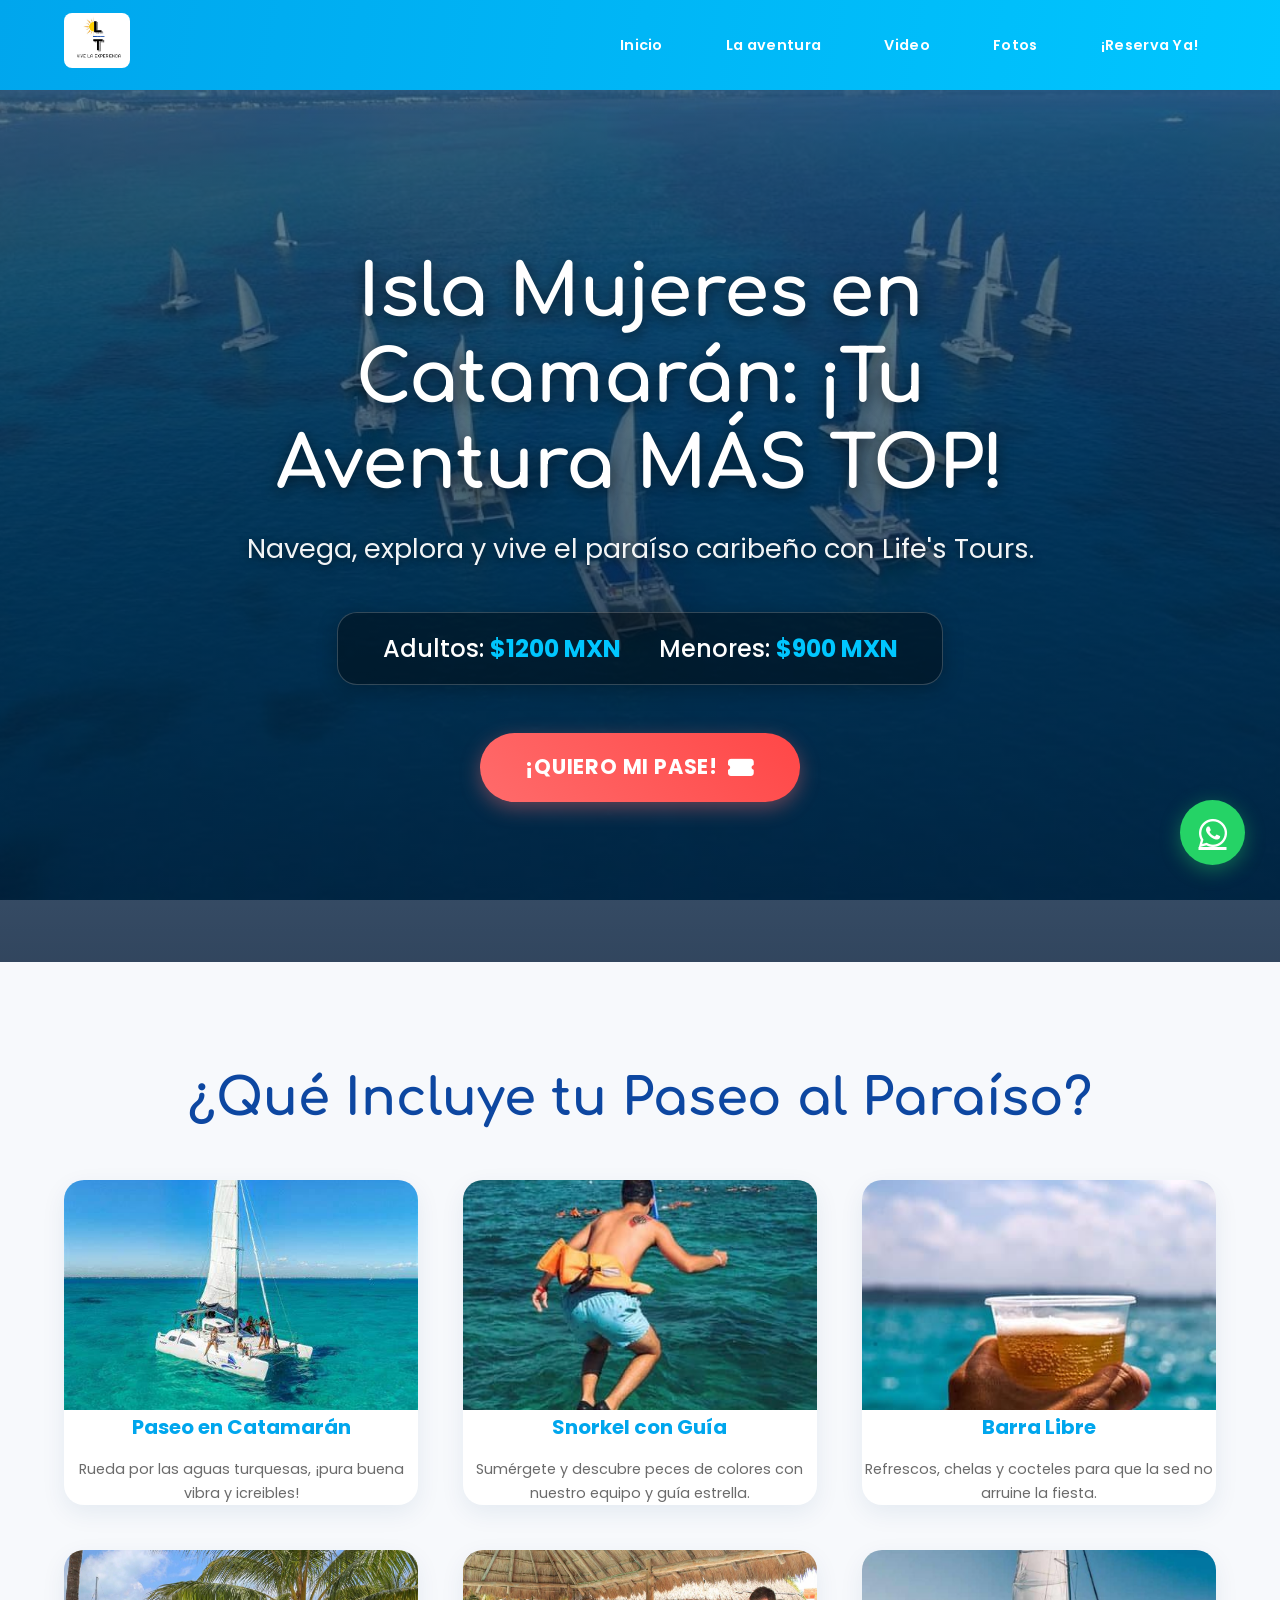
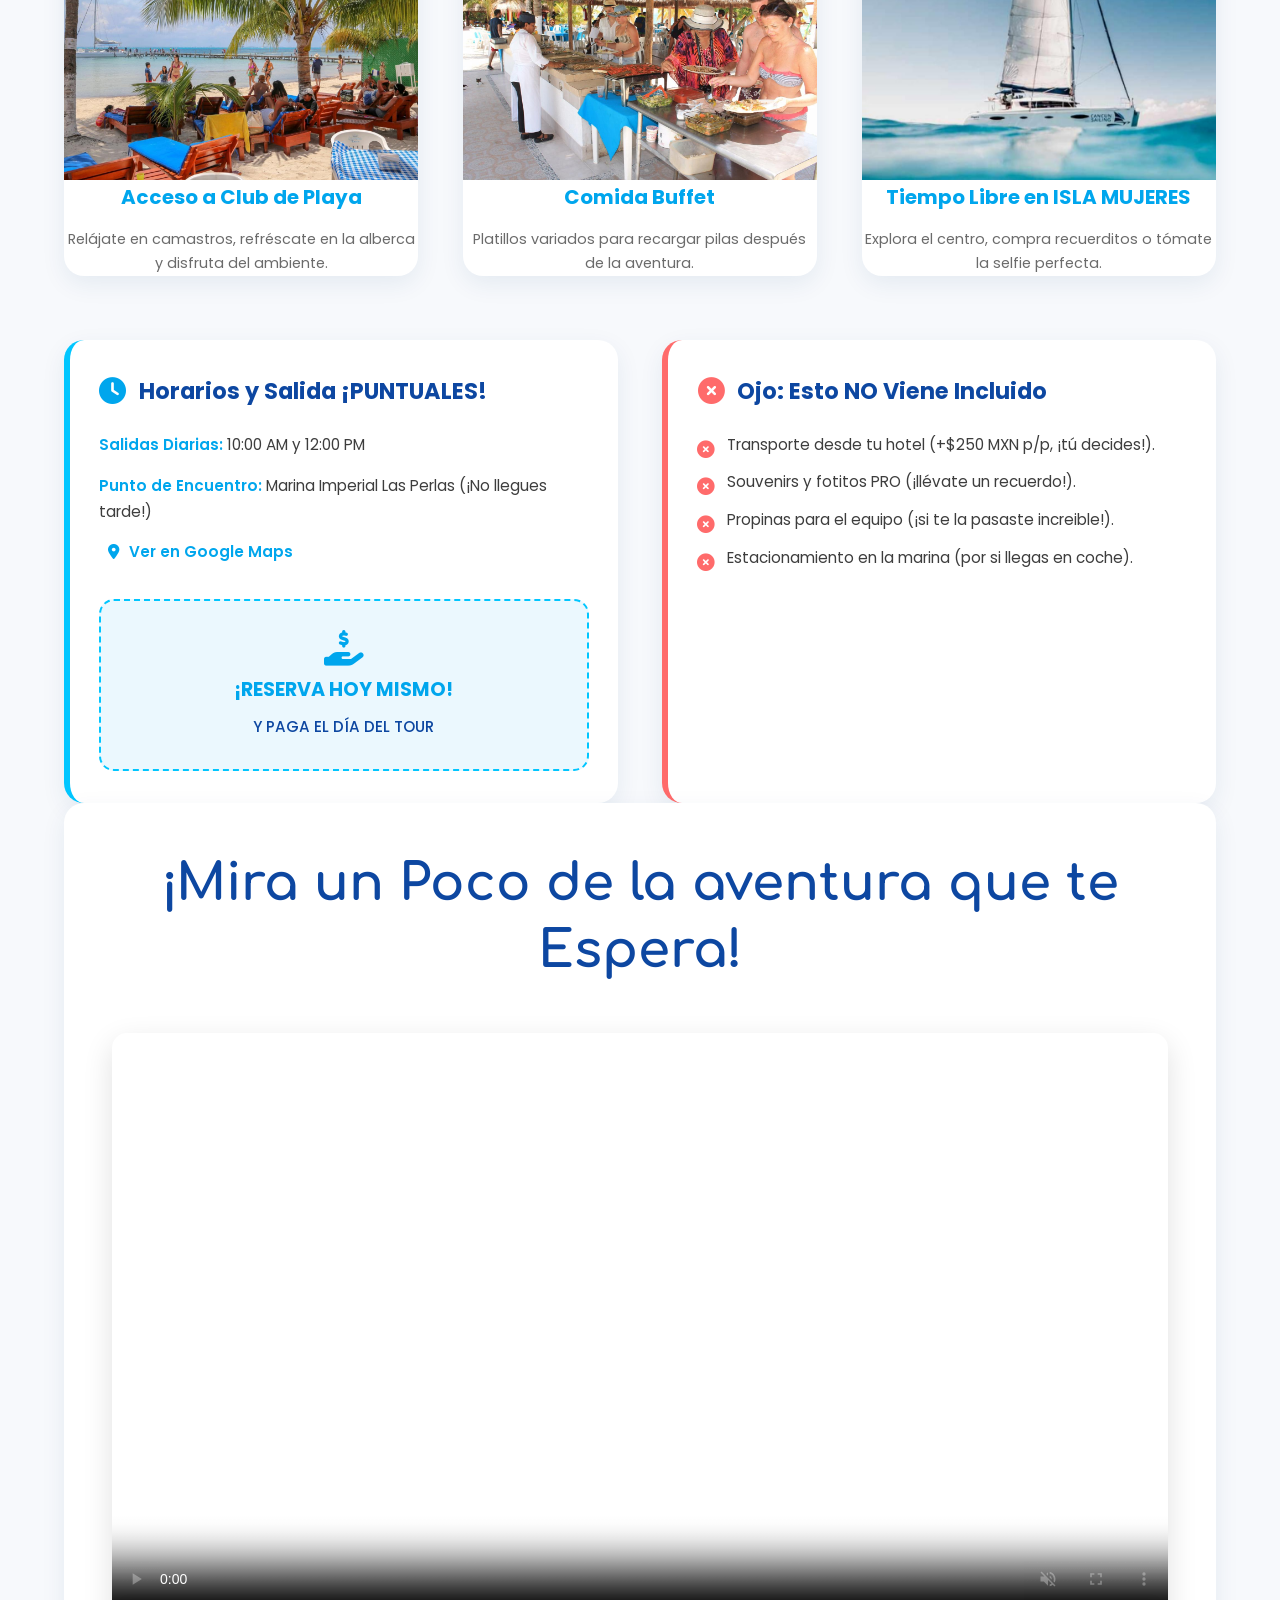
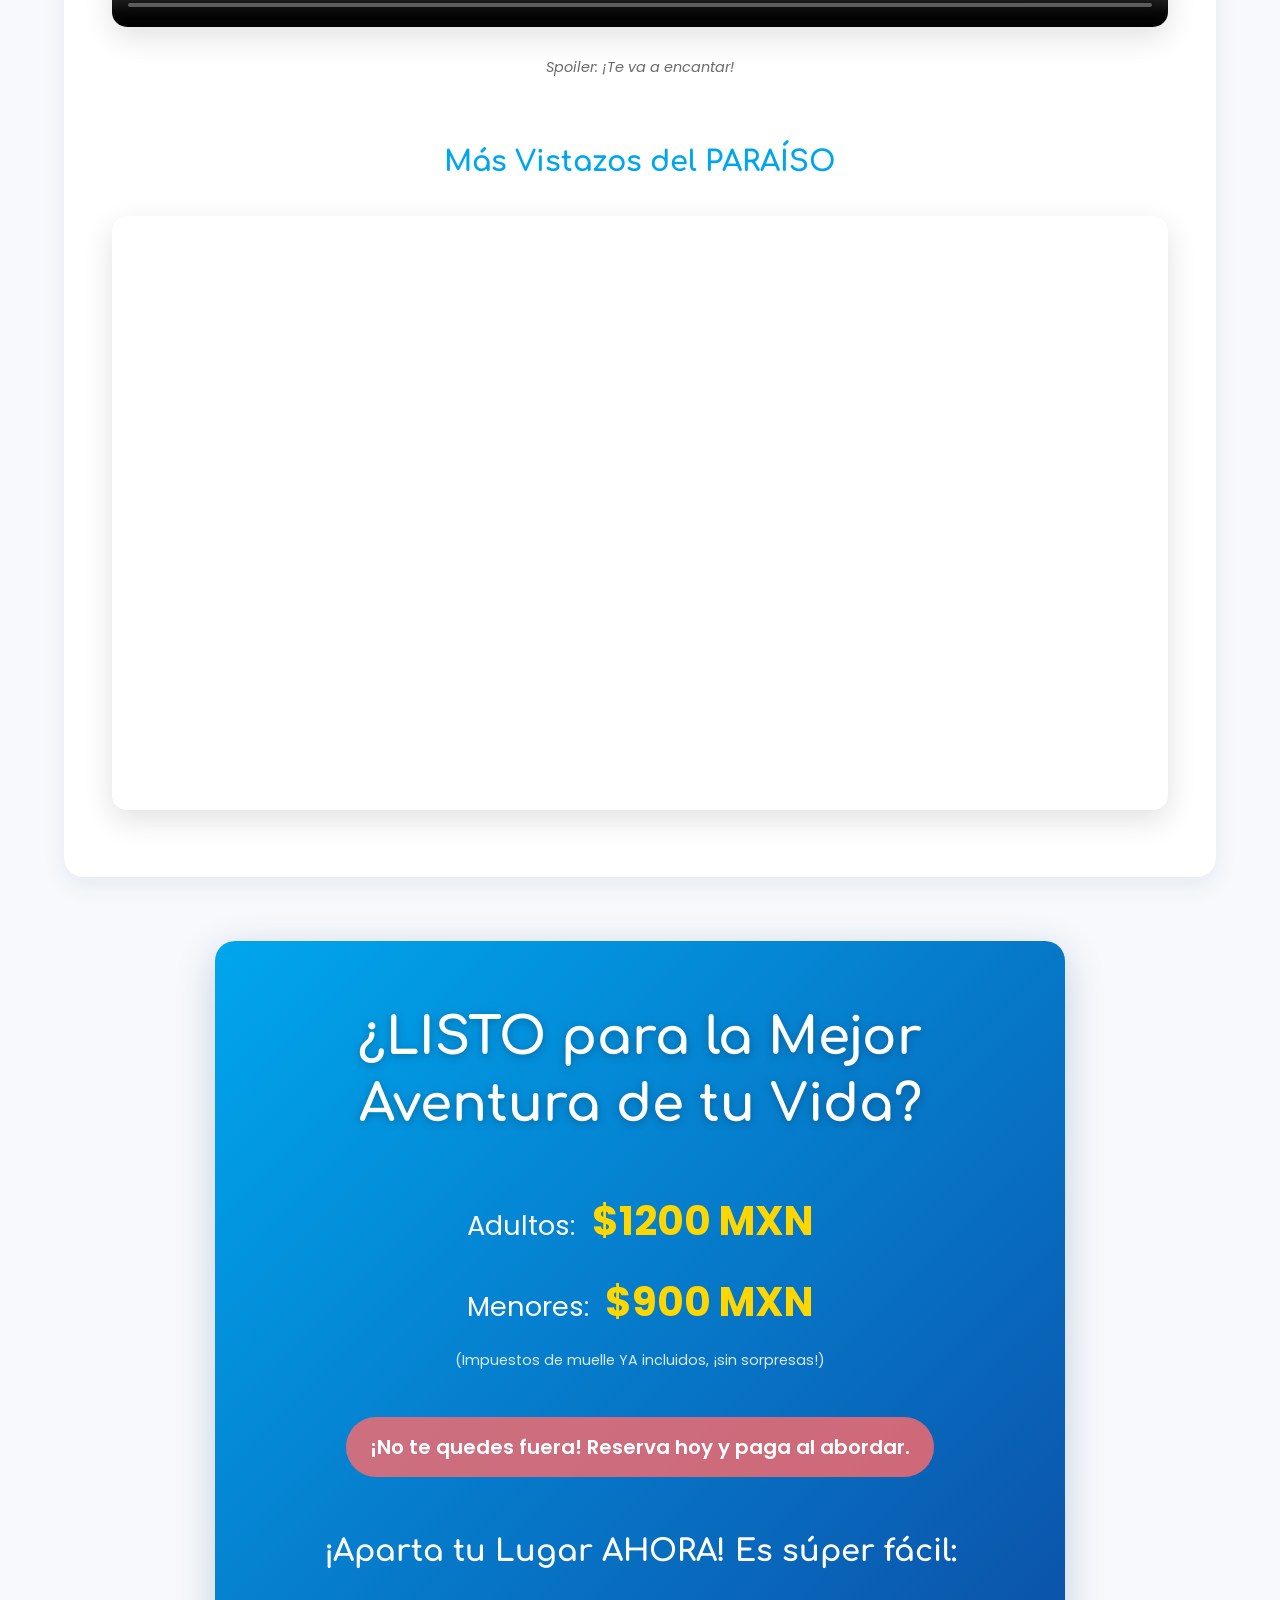
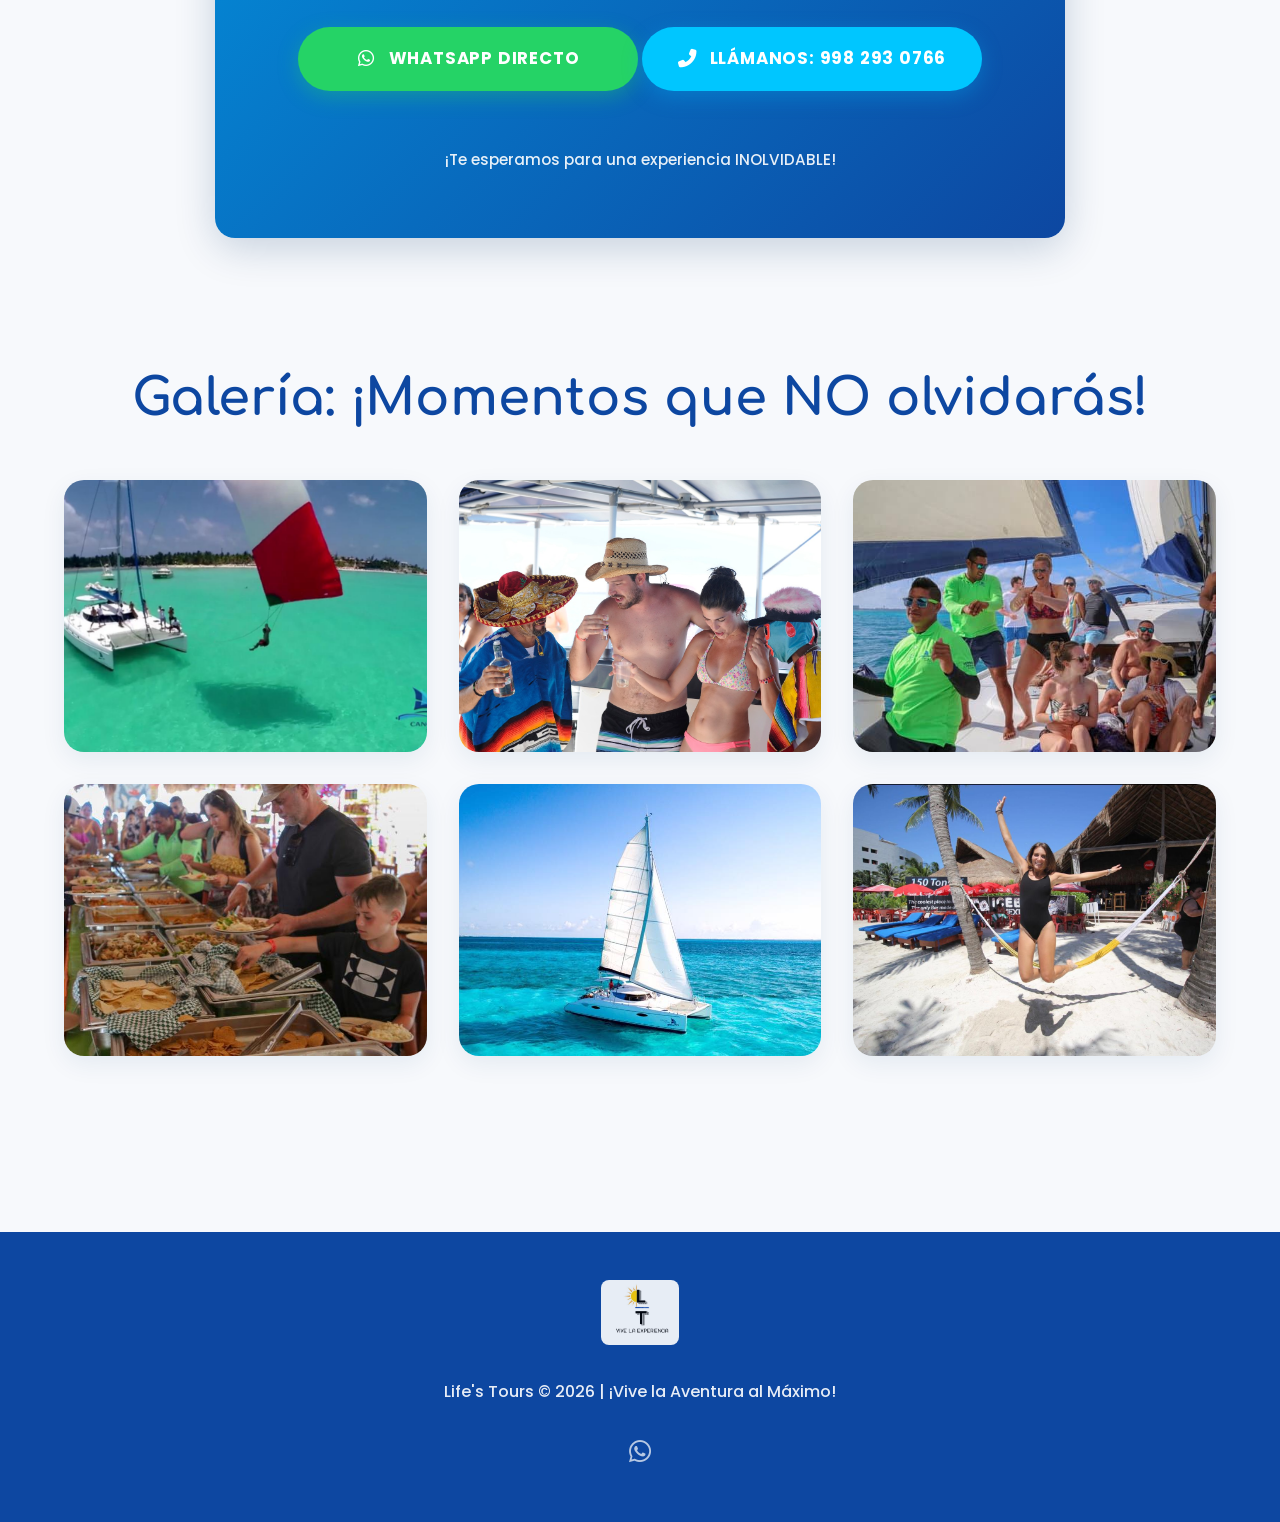
==== index.html @ a1485afb "Add files via upload" ====
<!DOCTYPE html>
<html lang="es">
<head>
    <meta charset="UTF-8" />
    <meta name="viewport" content="width=device-width, initial-scale=1" />
    <meta name="description" content="Tour en catamarán a Isla Mujeres con Life's Tours. Solo 1200 MXN. Incluye snorkel, buffet, club de playa y barra libre. ¡Reserva tu aventura inolvidable!" />
    <title>Life's Tours - Catamarán a Isla Mujeres ¡Tu Escape Épico!</title>
    <link rel="stylesheet" href="estilo.css" />
    <link href="https://fonts.googleapis.com/css2?family=Poppins:wght@300;400;500;600;700;800&family=Comfortaa:wght@700&family=Lobster&display=swap" rel="stylesheet" />
    <link rel="stylesheet" href="https://cdnjs.cloudflare.com/ajax/libs/font-awesome/6.2.1/css/all.min.css">
</head>
<body>

    <header>
        <div class="container nav-container">
            <a href="#hero-section" class="logo-link">
                <img src="imagen/LOGO.jpg" alt="Life's Tours Logo" class="logo-img">
            </a>
            <nav class="main-nav">
                <ul>
                    <li><a href="#hero-section">Inicio</a></li>
                    <li><a href="#detalles-tour">La aventura</a></li>
                    <li><a href="#video-tour">Video</a></li>
                    <li><a href="#galeria">Fotos </a></li>
                    <li><a href="#reserva">¡Reserva Ya!</a></li>
                </ul>
            </nav>
            <button class="nav-toggle" aria-label="Abrir menú">
                <i class="fas fa-bars"></i>
            </button>
        </div>
    </header>

    <section class="hero" id="hero-section">
        <div class="hero-overlay"></div>
        <div class="hero-content">
            <h1>Isla Mujeres en Catamarán: ¡Tu Aventura MÁS TOP!</h1>
            <p class="subtitle">Navega, explora y vive el paraíso caribeño con Life's Tours.</p>
            <div class="hero-price-banner">
                <span>Adultos: <strong>$1200 MXN</strong></span>
                <span>Menores: <strong>$900 MXN</strong></span>
            </div>
            <a href="#reserva" class="cta-button hero-cta pulse">¡Quiero Mi Pase! <i class="fas fa-ticket-alt"></i></a>
        </div>
    </section>

    <main class="container main-content">
        <section id="detalles-tour" class="tour-details-section section-padding fade-in">
            <h2>¿Qué Incluye tu Paseo al Paraíso?</h2>
            <div class="features">
                <div class="feature-item">
                    <div class="feature-item-img-wrapper">
                        <img src="imagen/catamaran.jpg" alt="Catamarán Life's Tours" loading="lazy"/>
                    </div>
                    <h3>Paseo en Catamarán</h3>
                    <p>Rueda por las aguas turquesas, ¡pura buena vibra y icreibles!</p>
                </div>
                <div class="feature-item">
                    <div class="feature-item-img-wrapper">
                        <img src="imagen/chapuzon.jpg" alt="Snorkel en arrecife" loading="lazy"/>
                    </div>
                    <h3>Snorkel con Guía</h3>
                    <p>Sumérgete y descubre peces de colores con nuestro equipo y guía estrella.</p>
                </div>
                <div class="feature-item">
                     <div class="feature-item-img-wrapper">
                        <img src="imagen/chela.jpg" alt="Bebidas a bordo" loading="lazy"/>
                    </div>
                    <h3>Barra Libre</h3>
                    <p>Refrescos, chelas y cocteles para que la sed no arruine la fiesta.</p>
                </div>
                <div class="feature-item">
                    <div class="feature-item-img-wrapper">
                        <img src="imagen/clubdeplaya.jpeg" alt="Club de playa en Isla Mujeres" loading="lazy"/>
                    </div>
                    <h3>Acceso a Club de Playa</h3>
                    <p>Relájate en camastros, refréscate en la alberca y disfruta del ambiente.</p>
                </div>
                <div class="feature-item">
                    <div class="feature-item-img-wrapper">
                        <img src="imagen/comida1.jpeg" alt="Buffet delicioso" loading="lazy"/>
                    </div>
                    <h3>Comida Buffet</h3>
                    <p>Platillos variados para recargar pilas después de la aventura.</p>
                </div>
                <div class="feature-item">
                    <div class="feature-item-img-wrapper">
                         <img src="imagen/fotoisla.jpg" alt="Tiempo libre en Isla Mujeres" loading="lazy"/>
                    </div>
                    <h3>Tiempo Libre en ISLA MUJERES </h3>
                    <p>Explora el centro, compra recuerditos o tómate la selfie perfecta.</p>
                </div>
            </div>
        </section>

        <section class="info-extra-section section-padding fade-in">
                        <div class="info-box horarios">
                <h3><i class="fas fa-clock inline-icon-fa"></i> Horarios y Salida ¡PUNTUALES!</h3>
                <p><strong>Salidas Diarias:</strong> 10:00 AM y 12:00 PM</p>
                <p>
                    <strong>Punto de Encuentro:</strong> Marina Imperial Las Perlas (¡No llegues tarde!)<br>
                    <a href="https://maps.app.goo.gl/tumBVTHK7RDpsJz2A" target="_blank" rel="noopener noreferrer" class="map-link">
                        <i class="fas fa-map-marker-alt"></i> Ver en Google Maps
                    </a>
                </p>
                <div class="reserva-flexible">
                    <i class="fas fa-hand-holding-usd inline-icon-fa large-icon-fa"></i>
                    <p>¡RESERVA HOY MISMO!</p>
                    <span>Y PAGA EL DÍA DEL TOUR</span>
                </div>
            </div>
            </div>
            <div class="info-box no-incluye">
                <h3><i class="fas fa-times-circle inline-icon-fa"></i> Ojo: Esto NO Viene Incluido</h3>
                <ul>
                    <li>Transporte desde tu hotel (+$250 MXN p/p, ¡tú decides!).</li>
                    <li>Souvenirs y fotitos PRO (¡llévate un recuerdo!).</li>
                    <li>Propinas para el equipo (¡si te la pasaste increible!).</li>
                    <li>Estacionamiento en la marina (por si llegas en coche).</li>
                </ul>
            </div>
        </section>

        <section id="video-tour" class="video-section section-padding fade-in">
            <h2>¡Mira un Poco de la aventura que te Espera!</h2>
            <div class="video-wrapper">
                <video controls autoplay muted loop playsinline poster="imagen/fiesta.jpg" class="main-video">
                    <source src="imagen/video1.mp4" type="video/mp4">
                    Tu navegador no soporta la etiqueta de video. Puedes descargar el video <a href="imagen/video1.mp4">aquí</a>.
                </video>
            </div>
            <p class="video-caption">Spoiler: ¡Te va a encantar!</p>

            <h3 class="sub-heading-videos">Más Vistazos del PARAÍSO </h3>
            <div class="video-wrapper youtube-video-wrapper">
                 <iframe
                    src="https://www.youtube.com/embed/YNiMthrQ54A?autoplay=0&mute=1&loop=1&playlist=YNiMthrQ54A&modestbranding=1&rel=0&iv_load_policy=3&controls=1"
                    title="Video Catamarán Isla Mujeres de YouTube"
                    frameborder="0"
                    allow="accelerometer; clipboard-write; encrypted-media; gyroscope; picture-in-picture"
                    allowfullscreen loading="lazy">
                </iframe>
            </div>
        </section>

        <section id="reserva" class="booking-section section-padding fade-in">
            <h2>¿LISTO para la Mejor Aventura de tu Vida?</h2>
            <div class="price-box">
                <p class="price-tag">Adultos: <span>$1200 MXN</span></p>
                <p class="price-tag">Menores: <span>$900 MXN</span></p>
                <p class="price-details">(Impuestos de muelle YA incluidos, ¡sin sorpresas!)</p>
                <p class="price-highlight">¡No te quedes fuera! Reserva hoy y paga al abordar.</p>
            </div>
            <div class="booking-info">
                <h3>¡Aparta tu Lugar AHORA! Es súper fácil:</h3>
                <a href="https://wa.me/529982930766?text=¡Hola%20Life's%20Tours!%20Quiero%20reservar%20el%20tour%20a%20Isla%20Mujeres%20para%20[#]%20adultos%20y%20[#]%20menores%20el%20[FECHA]%20a%20las%20[HORA].%20¡Gracias!" target="_blank" rel="noopener" class="cta-button whatsapp">
                    <i class="fab fa-whatsapp social-icon"></i> WhatsApp Directo
                </a>
                <a href="tel:+529982930766" class="cta-button phone">
                    <i class="fas fa-phone-alt social-icon"></i> Llámanos: 998 293 0766
                </a>
                <p class="booking-note">¡Te esperamos para una experiencia INOLVIDABLE!</p>
            </div>
        </section>

        <section id="galeria" class="gallery-section section-padding fade-in">
            <h2>Galería: ¡Momentos que NO olvidarás!</h2>
            <div class="gallery-grid">
                <div class="gallery-item"><img src="imagen/catamarandelejos.jpeg" alt="Catamarán navegando en el Caribe" loading="lazy"/></div>
                <div class="gallery-item"><img src="imagen/fiesta.jpeg" alt="Fiesta y diversión a bordo" loading="lazy"/></div>
                <div class="gallery-item"><img src="imagen/baile.jpg" alt="Bailando en el catamarán" loading="lazy"/></div>
                <div class="gallery-item"><img src="imagen/comida2.jpeg" alt="Buffet variado y delicioso" loading="lazy"/></div>
                <div class="gallery-item"><img src="imagen/seapassion1.jpg" alt="Vista del catamarán Sea Passion" loading="lazy"/></div>
                <div class="gallery-item"><img src="imagen/1.jpeg" alt="Ambiente relajado en Isla Mujeres" loading="lazy"/></div>
            </div>
        </section>
    </main>

    <footer>
        <div class="container">
            <img src="imagen/LOGO.jpg" alt="Life's Tours Footer Logo" class="footer-logo-img" loading="lazy">
            <p class="footer-tagline">Life's Tours © <span id="currentYear"></span> | ¡Vive la Aventura al Máximo!</p>
            <div class="footer-socials">
                <a href="https://wa.me/529982930766?text=Info%20Life's%20Tours" target="_blank" rel="noopener" aria-label="WhatsApp"><i class="fab fa-whatsapp"></i></a>
                </div>
        </div>
    </footer>

    <a href="https://wa.me/529982930766?text=¡Hola%20Life's%20Tours!%20Quiero%20reservar%20el%20tour%20a%20Isla%20Mujeres" class="whatsapp-float" target="_blank" rel="noopener noreferrer" aria-label="Contactar por WhatsApp">
        <i class="fab fa-whatsapp"></i>
    </a>

    <script src="script.js"></script>
</body>
</html>
---- estilo.css ----
:root {
    --primary-color: #00A6ED; /* Un azul más vibrante */
    --secondary-color: #00C6FF; /* Un azul cielo */
    --accent-color: #FF6B6B; /* Un coral/rojo vibrante para CTAs */
    --accent-color-hover: #FF4747;
    --dark-blue: #0D47A1;
    --text-color: #3D3D3D; /* Un gris oscuro más suave */
    --light-text-color: #6B6B6B;
    --bg-light: #F7F9FC; /* Fondo muy claro, casi blanco */
    --bg-white: #ffffff;
    --border-radius: 20px; /* Bordes más redondeados */
    --shadow: 0 8px 25px rgba(0, 70, 120, 0.08);
    --shadow-hover: 0 12px 35px rgba(0, 70, 120, 0.12);
    --font-primary: 'Poppins', sans-serif;
    --font-display: 'Comfortaa', cursive; /* Fuente más redonda y moderna para títulos */
    --font-logo: 'Lobster', cursive; /* Para el logo si no tuviera texto */
}

* {
    box-sizing: border-box;
    margin: 0;
    padding: 0;
    scroll-behavior: smooth;
}

body {
    font-family: var(--font-primary);
    line-height: 1.75;
    background: var(--bg-light);
    color: var(--text-color);
    min-height: 100vh;
    display: flex;
    flex-direction: column;
    overflow-x: hidden;
    -webkit-font-smoothing: antialiased; /* Mejor renderizado de fuentes */
	-moz-osx-font-smoothing: grayscale;
}

.container {
    width: 90%;
    max-width: 1180px;
    margin: 0 auto;
}

.main-content {
    padding-top: 2.5rem;
    padding-bottom: 4rem;
}

.section-padding {
    padding-top: 4rem;
    padding-bottom: 4rem;
}

header {
    background: linear-gradient(100deg, var(--primary-color), var(--secondary-color));
    color: var(--bg-white);
    padding: 0.8rem 0;
    position: sticky;
    top: 0;
    z-index: 1000;
    box-shadow: 0 4px 20px rgba(0,90,150,0.15);
}

.nav-container {
    display: flex;
    justify-content: space-between;
    align-items: center;
}

.logo-link {
    display: inline-block;
    vertical-align: middle;
    transition: transform 0.3s ease;
}
.logo-link:hover {
    transform: scale(1.05);
}
.logo-img {
    max-height: 55px;
    width: auto;
    border-radius: 8px;
}

.main-nav {
    display: flex;
}
.main-nav ul {
    display: flex;
    list-style: none;
    padding: 0;
    margin: 0;
}
.main-nav ul li {
    margin-left: 28px;
}
.main-nav ul li a {
    color: var(--bg-white);
    text-decoration: none;
    font-weight: 600; /* Un poco más bold */
    padding: 0.7rem 1.1rem;
    border-radius: 25px; /* Más redondeado */
    transition: background-color 0.3s ease, color 0.3s ease, transform 0.2s ease;
    font-size: 0.9rem;
    letter-spacing: 0.3px;
}
.main-nav ul li a:hover, .main-nav ul li a.active {
    background-color: rgba(255,255,255,0.95);
    color: var(--primary-color);
    transform: translateY(-2px);
}

.hero {
    background: url('imagen/todosbarcos.jpg') no-repeat center center/cover;
    background-attachment: fixed;
    color: var(--bg-white);
    padding: clamp(5rem, 20vh, 10rem) 2rem;
    text-align: center;
    position: relative;
    min-height: 80vh;
    display: flex;
    align-items: center;
    justify-content: center;
    overflow: hidden; /* Para efectos con pseudo-elementos */
}
/* Pseudo elemento para un efecto de "glow" o viñeta sutil */
.hero::before {
    content: '';
    position: absolute;
    top: 0; left: 0; right: 0; bottom: 0;
    /* box-shadow: inset 0 0 100px rgba(0, 30, 60, 0.3); */
    pointer-events: none; /* No interfiere con el clic */
    z-index: 1;
}

.hero-overlay {
    content: '';
    position: absolute;
    top: 0; left: 0; right: 0; bottom: 0;
    background: linear-gradient(rgba(0, 60, 110, 0.6), rgba(0, 25, 55, 0.8));
    z-index: 0;
}

.hero-content {
    position: relative;
    z-index: 2; /* Por encima del overlay y el ::before */
    max-width: 850px;
    margin: 0 auto;
}
.hero h1 {
    font-family: var(--font-display);
    font-size: clamp(2.8rem, 7vw, 4.5rem);
    margin-bottom: 1rem;
    font-weight: 700; /* Comfortaa bold */
    text-shadow: 0 4px 15px rgba(0,0,0,0.6);
    color: var(--bg-white);
    line-height: 1.2;
}
.hero .subtitle {
    font-size: clamp(1.2rem, 3.5vw, 1.7rem);
    margin-bottom: 2.5rem;
    font-weight: 400;
    text-shadow: 0 2px 8px rgba(0,0,0,0.5);
    opacity: 0.95;
}
.hero-price-banner {
    background-color: rgba(0, 0, 0, 0.4); /* Fondo oscuro semi-transparente */
    color: var(--bg-white);
    padding: 0.9rem 1.8rem;
    border-radius: var(--border-radius);
    display: inline-block;
    margin-bottom: 3rem;
    font-size: clamp(1.2rem, 2.8vw, 1.5rem);
    font-weight: 500;
    box-shadow: 0 5px 20px rgba(0,0,0,0.25);
    border: 1px solid rgba(255,255,255,0.2);
}
.hero-price-banner span {
    margin: 0 1rem;
}
.hero-price-banner strong {
    font-weight: 700; /* Poppins */
    color: var(--secondary-color); /* Azul claro para destacar el precio */
}

.cta-button {
    background: linear-gradient(45deg, var(--accent-color), var(--accent-color-hover));
    color: var(--bg-white);
    padding: 1rem 2.8rem;
    font-weight: 700; /* Poppins Bold */
    font-size: clamp(1.05rem, 2.8vw, 1.3rem);
    border: none;
    border-radius: 50px;
    cursor: pointer;
    text-decoration: none;
    transition: transform 0.3s ease, box-shadow 0.3s ease;
    display: inline-flex;
    align-items: center;
    justify-content: center;
    box-shadow: 0 6px 20px rgba(255,107,107,0.4);
    text-transform: uppercase;
    letter-spacing: 0.8px;
}
.cta-button:hover {
    transform: translateY(-5px) scale(1.03);
    box-shadow: 0 10px 25px rgba(255,107,107,0.5);
}
.cta-button:active {
    transform: translateY(-2px) scale(0.97);
}
.cta-button .fa-ticket-alt { /* Para el icono del ticket */
    margin-left: 10px;
    font-size: 1.1em;
}
/* Animación Pulse para CTA principal */
.pulse {
  animation: pulse-animation 2s infinite;
}
@keyframes pulse-animation {
  0% { transform: scale(1); }
  50% { transform: scale(1.05); }
  100% { transform: scale(1); }
}

.social-icon {
    width: 20px;
    height: 20px;
    margin-right: 12px;
    vertical-align: middle;
    font-size: 1.1em; /* Si usas FA directamente en el botón */
}

h2 {
    font-family: var(--font-display);
    font-size: clamp(2.4rem, 5.5vw, 3.2rem);
    margin-bottom: 3rem;
    color: var(--dark-blue);
    text-align: center;
    font-weight: 700; /* Comfortaa bold */
    line-height: 1.3;
}

/* SECCIÓN "TU AVENTURA INCLUYE" - .features y .feature-item */
.features {
    display: grid;
    grid-template-columns: repeat(auto-fit, minmax(300px, 1fr));
    gap: 2.8rem; /* Un poco más de espacio */
}
.feature-item {
    background: var(--bg-white);
    border-radius: var(--border-radius);
    box-shadow: var(--shadow);
    padding: 0; /* El padding se controlará internamente */
    display: flex;
    flex-direction: column;
    text-align: center;
    transition: transform 0.35s ease, box-shadow 0.35s ease;
    overflow: hidden; /* Para que la imagen no se salga si el contenedor es más pequeño */
}
.feature-item:hover {
    transform: translateY(-10px);
    box-shadow: var(--shadow-hover);
}
.feature-item-img-wrapper {
    width: 100%;
    height: 230px; /* Altura fija para las imágenes de features */
    overflow: hidden;
    position: relative; /* Para posibles efectos de overlay en la imagen */
}
.feature-item-img-wrapper img {
    width: 100%;
    height: 100%;
    object-fit: cover;
    transition: transform 0.4s ease;
}
.feature-item:hover .feature-item-img-wrapper img {
    transform: scale(1.08); /* Sutil zoom en la imagen al hacer hover en la tarjeta */
}
.feature-item-content { /* Contenedor para el texto */
    padding: 1.8rem 1.5rem;
}
.feature-item h3 {
    margin-bottom: 0.8rem;
    color: var(--primary-color);
    font-weight: 700; /* Poppins Bold */
    font-size: 1.25rem;
}
.feature-item p {
    font-size: 0.9rem;
    color: var(--light-text-color);
    line-height: 1.65;
}

.info-extra-section {
    display: grid;
    grid-template-columns: repeat(auto-fit, minmax(320px, 1fr));
    gap: 2.8rem;
    background-color: transparent; /* Sin fondo propio, usa el del body */
    padding: 0; /* Se maneja por sección */
    box-shadow: none; /* Quitar sombra de esta sección contenedora */
}
.info-box {
    padding: 2rem 1.8rem;
    border-radius: var(--border-radius);
    background-color: var(--bg-white); /* Fondo blanco para las cajas internas */
    box-shadow: var(--shadow);
    transition: transform 0.3s ease, box-shadow 0.3s ease;
}
.info-box:hover {
    transform: translateY(-5px);
    box-shadow: var(--shadow-hover);
}
.info-box.horarios { border-left: 6px solid var(--secondary-color); }
.info-box.no-incluye { border-left: 6px solid var(--accent-color); }

.info-box h3 {
    font-family: var(--font-primary);
    font-size: 1.4rem; /* Ligeramente más pequeño */
    color: var(--dark-blue);
    margin-bottom: 1.3rem;
    display: flex;
    align-items: center;
    font-weight: 700; /* Poppins Bold */
}
.inline-icon-fa { /* Para FontAwesome iconos en línea */
    font-size: 1.2em;
    margin-right: 12px;
    color: var(--primary-color);
    width: 28px; /* Para alineación si se usa con img */
    text-align: center;
}
.info-box.no-incluye .inline-icon-fa { color: var(--accent-color); }
.large-icon-fa { font-size: 2.2em !important; margin-bottom: 0.5rem; display: block; }

.info-box p, .info-box ul li {
    margin-bottom: 0.9rem;
    font-size: 0.95rem;
}
.info-box strong {
    color: var(--primary-color);
    font-weight: 600;
}
.reserva-flexible {
    font-weight: 600;
    color: var(--primary-color);
    text-align: center;
    background-color: rgba(0, 166, 237, 0.08);
    padding: 1.8rem 1.2rem;
    border-radius: 15px;
    margin-top: 1.8rem;
    border: 2px dashed var(--secondary-color);
}
.reserva-flexible p {
    font-size: 1.2rem !important;
    color: var(--primary-color) !important;
    margin-bottom: 0.4rem !important;
    font-weight: 700;
}
.reserva-flexible span {
    font-size: 0.95rem;
    color: var(--dark-blue);
    font-weight: 500;
}
.no-incluye ul { list-style: none; padding-left: 0; }
.no-incluye ul li {
    position: relative;
    padding-left: 30px;
    margin-bottom: 0.7rem;
}
.no-incluye ul li::before {
    font-family: "Font Awesome 5 Free"; /* Asegurar que use FA */
    content: "\f057"; /* Icono de círculo con X (times-circle) */
    font-weight: 900; /* FA Solid */
    position: absolute;
    left: 0;
    top: 3px;
    font-size: 1.1rem;
    color: var(--accent-color);
}

.video-section {
    text-align:center;
    background-color: var(--bg-white);
    padding: 3rem;
    border-radius: var(--border-radius);
    box-shadow: var(--shadow);
}
.video-wrapper {
    position: relative;
    padding-bottom: 56.25%;
    height: 0;
    overflow: hidden;
    border-radius: 15px;
    box-shadow: 0 10px 30px rgba(0,0,0,0.12);
    margin-bottom: 1.2rem;
}
.video-wrapper iframe,
.video-wrapper video.main-video {
    position: absolute; top: 0; left: 0; width: 100%; height: 100%; border: none;
}
.video-caption {
    margin-top: 1.8rem;
    font-style: italic;
    color: var(--light-text-color);
    font-size: 0.9rem;
}
.sub-heading-videos {
    font-family: var(--font-display);
    font-size: 1.8rem;
    color: var(--primary-color);
    margin-top: 3.5rem;
    margin-bottom: 1.8rem;
    font-weight: 700;
}

.booking-section {
    background: linear-gradient(135deg, var(--primary-color) 0%, var(--dark-blue) 100%);
    color: var(--bg-white);
    padding: 4rem 3rem;
    border-radius: var(--border-radius);
    box-shadow: 0 10px 40px rgba(0, 50, 100, 0.2);
    max-width: 850px;
    margin: 4rem auto;
    text-align: center;
}
.booking-section h2 {
    color: var(--bg-white);
    text-shadow: 0 2px 8px rgba(0,0,0,0.25);
}
.price-box { margin-bottom: 3rem; }
.price-tag {
    font-size: 1.7rem;
    margin-bottom: 0.7rem;
    font-weight: 400;
}
.price-tag span {
    color: #FFD700; /* Dorado para el precio */
    font-weight: 700;
    font-size: 2.5rem;
    margin-left: 0.6rem;
}
.price-details {
    font-size: 0.9rem;
    opacity: 0.85;
    margin-bottom: 1.2rem;
}
.price-highlight {
    font-size: 1.25rem;
    font-weight: 600;
    color: var(--bg-white);
    margin-top: 1.5rem;
    background-color: rgba(255,107,107,0.8); /* Usar el accent color semi-transparente */
    padding: 0.8rem 1.5rem;
    border-radius: 30px;
    display: inline-block;
}
.booking-info h3 {
    font-family: var(--font-display);
    margin-bottom: 2rem;
    font-size: 1.9rem;
    font-weight: 700;
}
.booking-info .cta-button {
    margin: 1rem auto;
    width: 90%;
    max-width: 340px;
    padding: 1.1rem 1.8rem;
    font-size: 1.05rem; /* Un poco más pequeño que el CTA principal */
}
.cta-button.whatsapp {
    background: #25D366; /* Verde WhatsApp */
    box-shadow: 0 6px 20px rgba(37,211,102,0.35);
}
.cta-button.whatsapp:hover {
    background: #1DA851;
    box-shadow: 0 10px 25px rgba(37,211,102,0.45);
}
.cta-button.phone {
    background: var(--secondary-color);
    box-shadow: 0 6px 20px rgba(0,166,237,0.35);
}
.cta-button.phone:hover {
    background: var(--primary-color); /* Ligeramente más oscuro */
    box-shadow: 0 10px 25px rgba(0,166,237,0.45);
}
.booking-note {
    margin-top: 2.5rem;
    font-size: 0.95rem;
    opacity: 0.9;
    font-weight: 500;
}

.gallery-grid {
    display: grid;
    grid-template-columns: repeat(auto-fit, minmax(320px, 1fr));
    gap: 2rem;
}
.gallery-item {
    border-radius: var(--border-radius);
    overflow: hidden;
    box-shadow: var(--shadow);
    transition: transform 0.35s ease, box-shadow 0.35s ease;
    position: relative;
    aspect-ratio: 4 / 3; /* Mantiene una proporción para las imágenes */
}
.gallery-item:hover {
    transform: scale(1.03) translateY(-6px); /* Más sutil */
    box-shadow: var(--shadow-hover);
    z-index: 10;
}
.gallery-grid img {
    width: 100%;
    height: 100%;
    object-fit: cover;
    display: block;
    transition: transform 0.4s ease; /* Sutil zoom para la imagen también */
}
.gallery-item:hover img {
    transform: scale(1.05);
}

footer {
    background: var(--dark-blue);
    color: rgba(255,255,255,0.75);
    text-align: center;
    padding: 3rem 1.5rem;
    font-size: 0.9rem;
    margin-top: 3rem; /* Separación del último contenido */
}
.footer-logo-img {
    max-height: 65px;
    width: auto;
    margin-bottom: 1.5rem;
    border-radius: 8px;
    opacity: 0.9;
}
.footer-tagline {
    font-size: 1rem;
    font-weight: 500;
    color: rgba(255,255,255,0.9);
    margin-bottom: 1.5rem;
}
.footer-socials {
    margin-top: 1rem;
}
.footer-socials a {
    color: rgba(255,255,255,0.7);
    font-size: 1.6rem;
    margin: 0 0.8rem;
    transition: color 0.3s ease, transform 0.3s ease;
}
.footer-socials a:hover {
    color: var(--secondary-color);
    transform: translateY(-3px);
}


.fade-in {
    opacity: 0;
    transform: translateY(40px);
    transition: opacity 0.9s cubic-bezier(0.645, 0.045, 0.355, 1), transform 0.9s cubic-bezier(0.645, 0.045, 0.355, 1);
}
.fade-in.visible {
    opacity: 1;
    transform: translateY(0);
}

.whatsapp-float {
    position: fixed;
    width: 65px;
    height: 65px;
    bottom: 35px;
    right: 35px;
    background-color: #25D366;
    color: #FFF;
    border-radius: 50%; /* Perfectamente redondo */
    text-align: center;
    font-size: 32px;
    box-shadow: 0 5px 20px rgba(37,211,102,0.4);
    z-index: 100;
    display: flex;
    align-items: center;
    justify-content: center;
    transition: transform 0.3s ease, background-color 0.3s ease;
}
.whatsapp-float:hover {
    transform: scale(1.1) rotate(10deg); /* Pequeña rotación al hacer hover */
    background-color: #1DA851;
}

.nav-toggle {
    display: none;
    background: transparent;
    border: none;
    color: var(--bg-white);
    font-size: 1.9rem;
    cursor: pointer;
    padding: 0.5rem;
    transition: transform 0.3s ease;
}
.nav-toggle:hover {
    transform: scale(1.1);
}


@media (max-width: 992px) {
    .features, .gallery-grid {
        grid-template-columns: repeat(auto-fit, minmax(280px, 1fr));
    }
}

@media (max-width: 768px) {
    .nav-toggle { display: block; }
    .main-nav {
        display: none;
        flex-direction: column;
        width: 100%;
        position: absolute;
        top: 100%;
        left: 0;
        background: linear-gradient(180deg, var(--primary-color), var(--dark-blue));
        padding: 1.5rem 0; /* Más padding vertical */
        box-shadow: 0 8px 15px rgba(0,0,0,0.15);
        border-top: 1px solid rgba(255,255,255,0.1);
    }
    .main-nav.active { display: flex; }
    .main-nav ul {
        flex-direction: column;
        align-items: center;
        width: 100%;
    }
    .main-nav ul li {
        margin: 1rem 0;
        width: 100%;
        text-align: center;
    }
    .main-nav ul li a {
        padding: 0.9rem 1.2rem; /* Ligeramente más grandes para tap */
        display: block;
        width: 85%;
        margin: 0 auto;
        border-radius: 10px; /* Bordes menos redondeados que en desktop para menú móvil */
    }
    .main-nav ul li a:hover {
        background-color: rgba(255,255,255,0.15);
        transform: none; /* Quitar transform en hover para menú móvil */
    }

    .hero-price-banner { display: flex; flex-direction: column; gap: 0.6rem; }
    .hero-price-banner span { margin: 0; }
    .info-extra-section { grid-template-columns: 1fr; padding: 0 1rem; } /* Padding para el contenido */
    .info-box { margin-bottom: 2rem; } /* Espacio entre cajas en móvil */
    .info-extra-section .info-box:last-child { margin-bottom: 0; }
    .booking-section { padding: 3rem 1.8rem; }
    .features, .gallery-grid { grid-template-columns: 1fr; gap: 2rem; } /* 1 columna en móviles */
    .feature-item-img-wrapper { height: 200px; }
}

@media (max-width: 480px) {
    .logo-img { max-height: 48px; }
    .main-nav ul li a { font-size: 0.9rem; padding: 0.8rem 1rem; }
    .hero h1 { font-size: 2.3rem; }
    .hero .subtitle { font-size: 1.1rem; }
    .hero-price-banner { font-size: 1.05rem; padding: 0.7rem 1.2rem; }
    .cta-button { padding: 0.9rem 2.2rem; font-size: 1rem;}
    h2 { font-size: 2.1rem; margin-bottom: 2.5rem; }
    .feature-item h3 { font-size: 1.15rem; }
    .feature-item p { font-size: 0.85rem; }
    .info-box h3 { font-size: 1.25rem; }
    .price-tag { font-size: 1.4rem; }
    .price-tag span { font-size: 2rem; }
    .booking-info .cta-button { width: 100%; max-width: none; font-size: 0.95rem; padding: 1rem; }
    .gallery-item { aspect-ratio: 16/10; } /* Ajustar proporción si es necesario */
    .footer-tagline { font-size: 0.9rem;}
    .whatsapp-float { width: 58px; height: 58px; font-size: 28px; bottom: 25px; right: 25px; }
}

.map-link {
    display: inline-block; /* Para que el padding y margin funcionen bien */
    margin-top: 0.5rem; /* Espacio desde el texto del punto de encuentro */
    color: var(--primary-color); /* Usa el color primario */
    font-weight: 600; /* Un poco más de énfasis */
    text-decoration: none; /* Quitar subrayado por defecto */
    padding: 0.3rem 0.6rem;
    border-radius: 8px;
    transition: background-color 0.3s ease, color 0.3s ease;
}

.map-link i {
    margin-right: 6px; /* Espacio entre el icono y el texto */
}

.map-link:hover {
    background-color: var(--primary-color);
    color: var(--bg-white);
    text-decoration: none; /* Mantener sin subrayado */
}
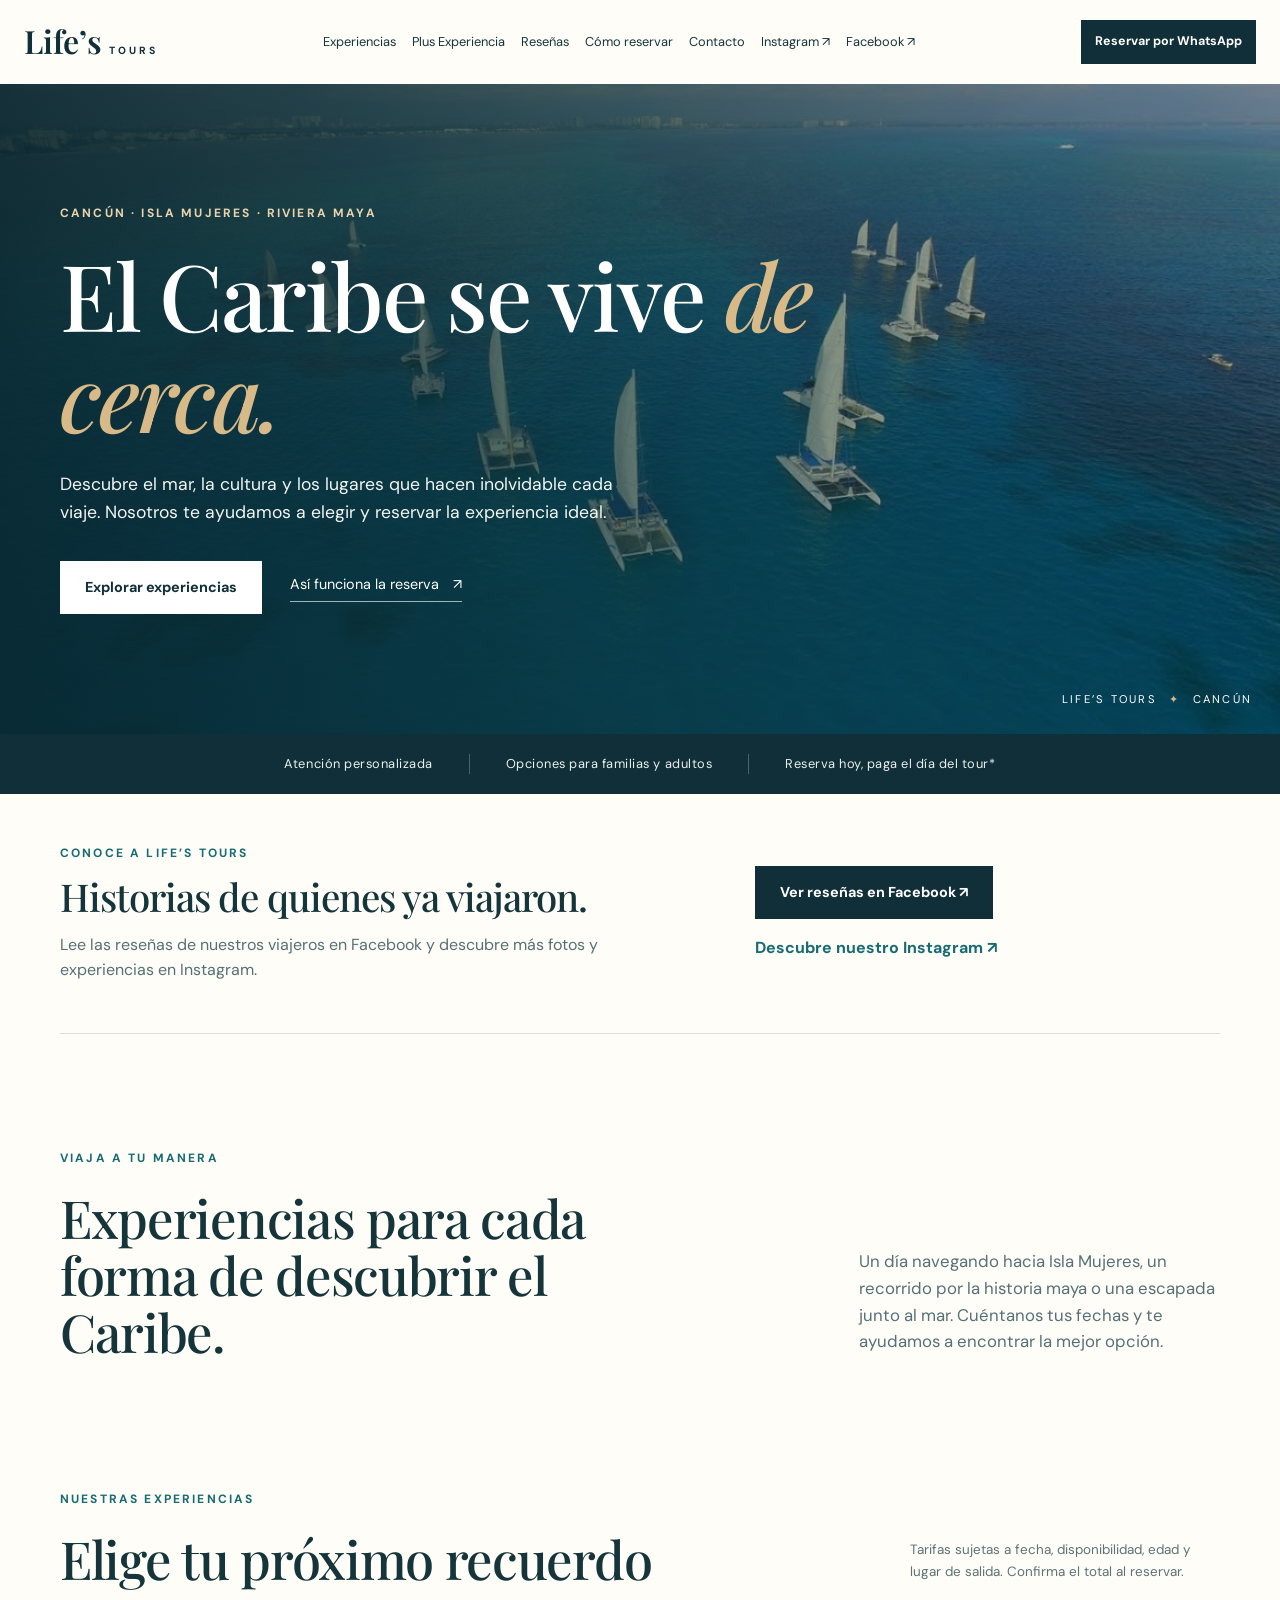
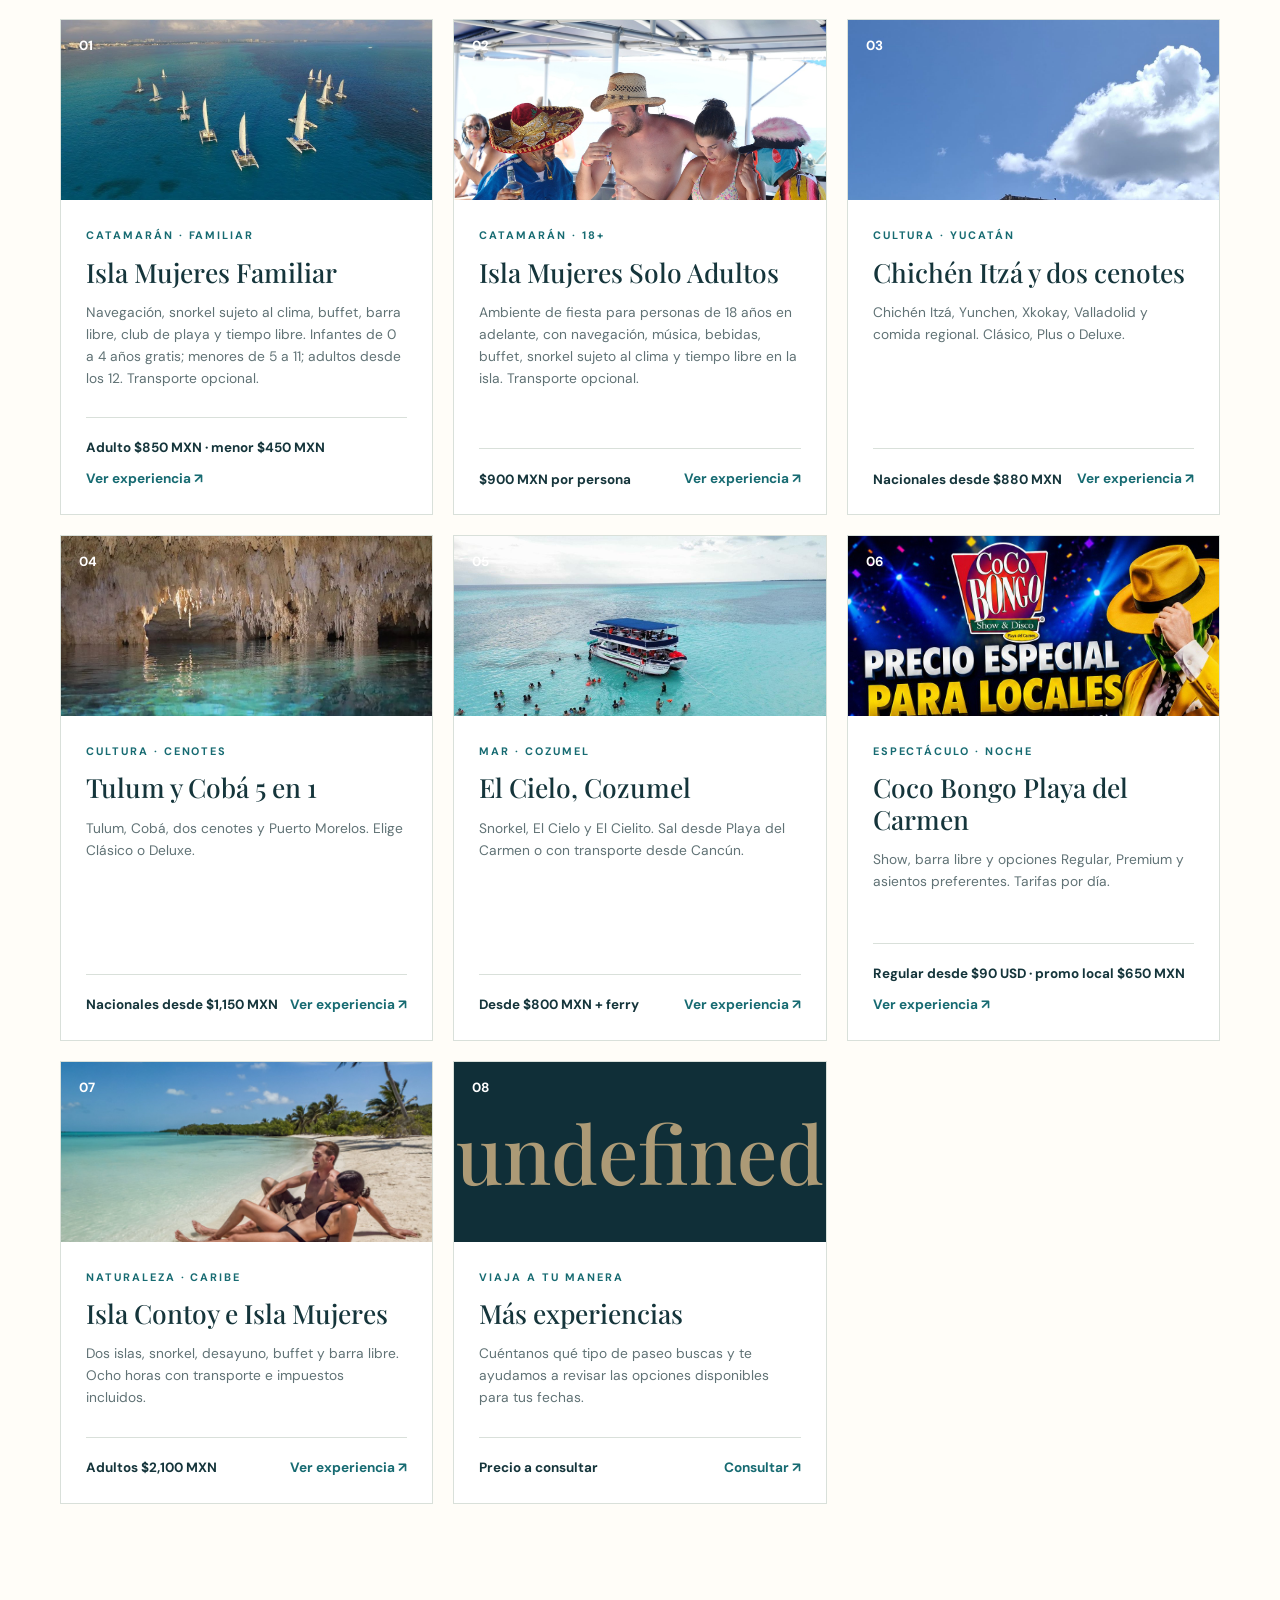
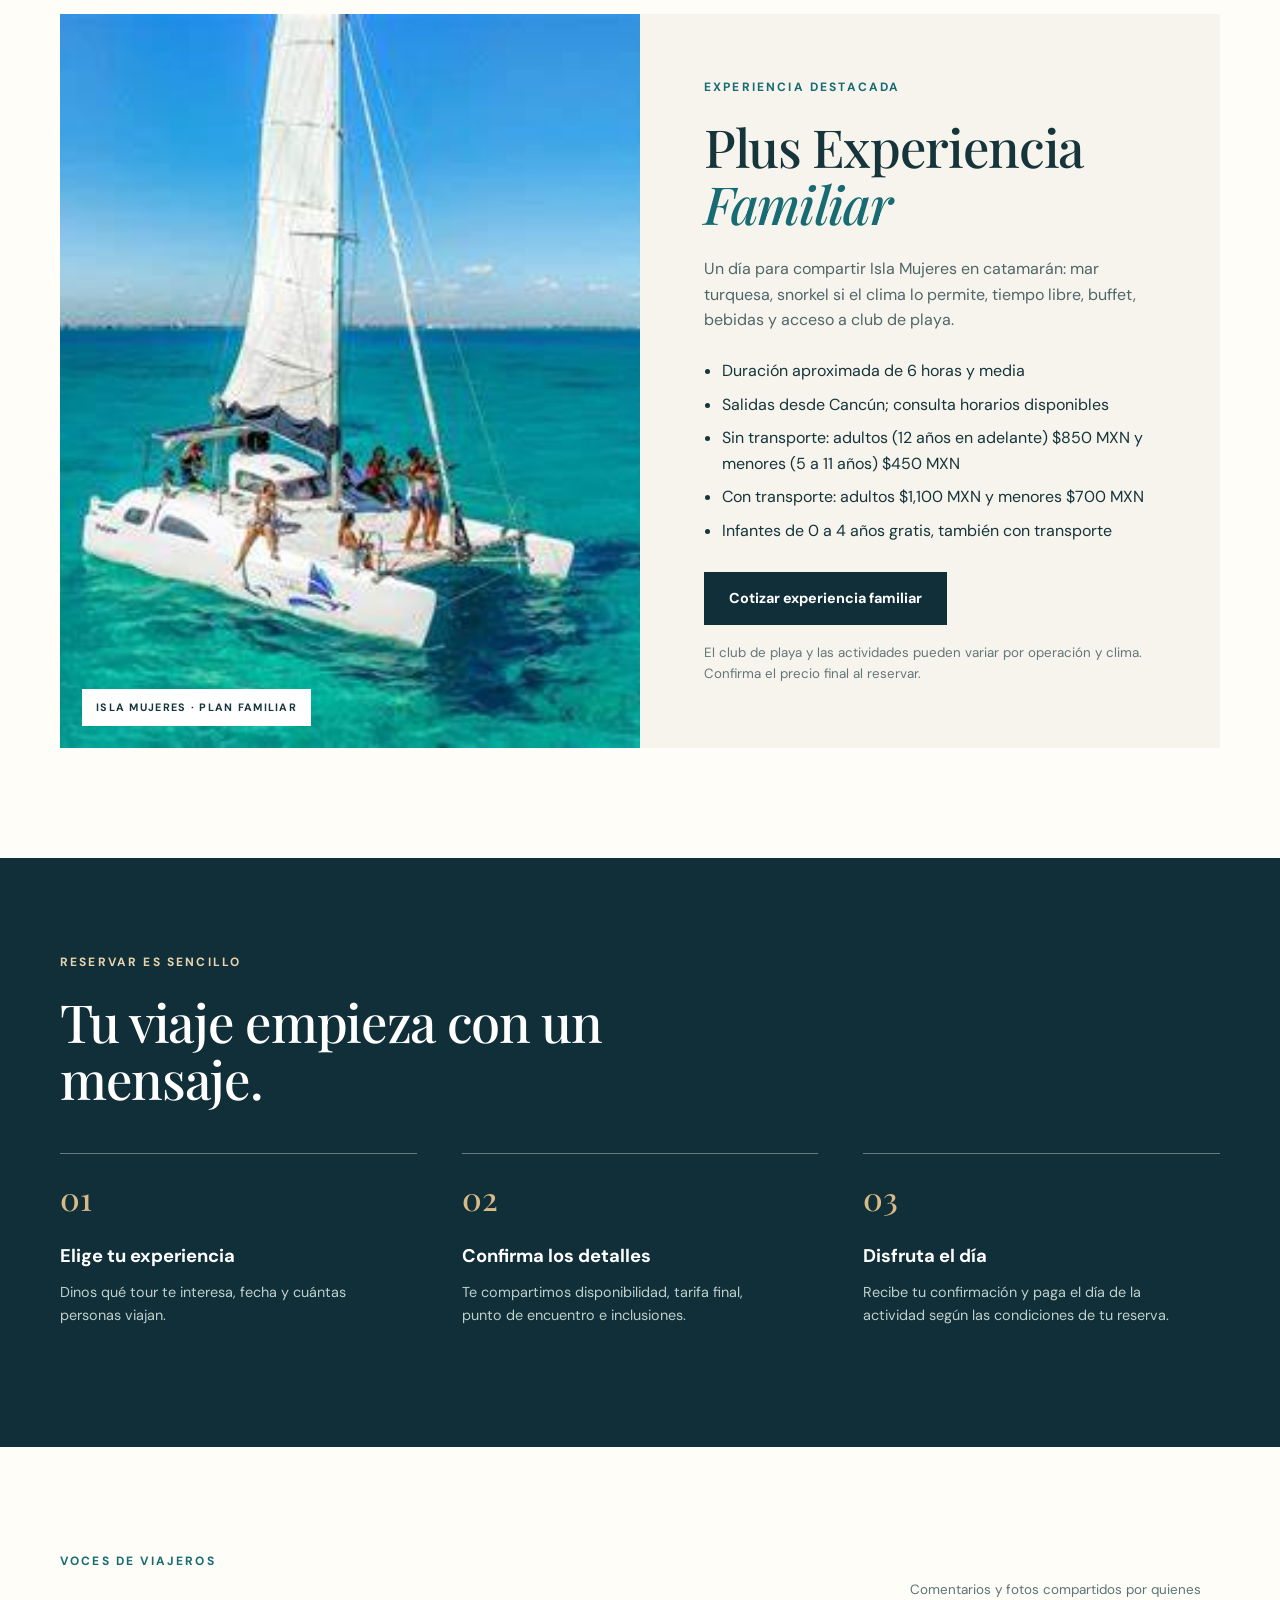
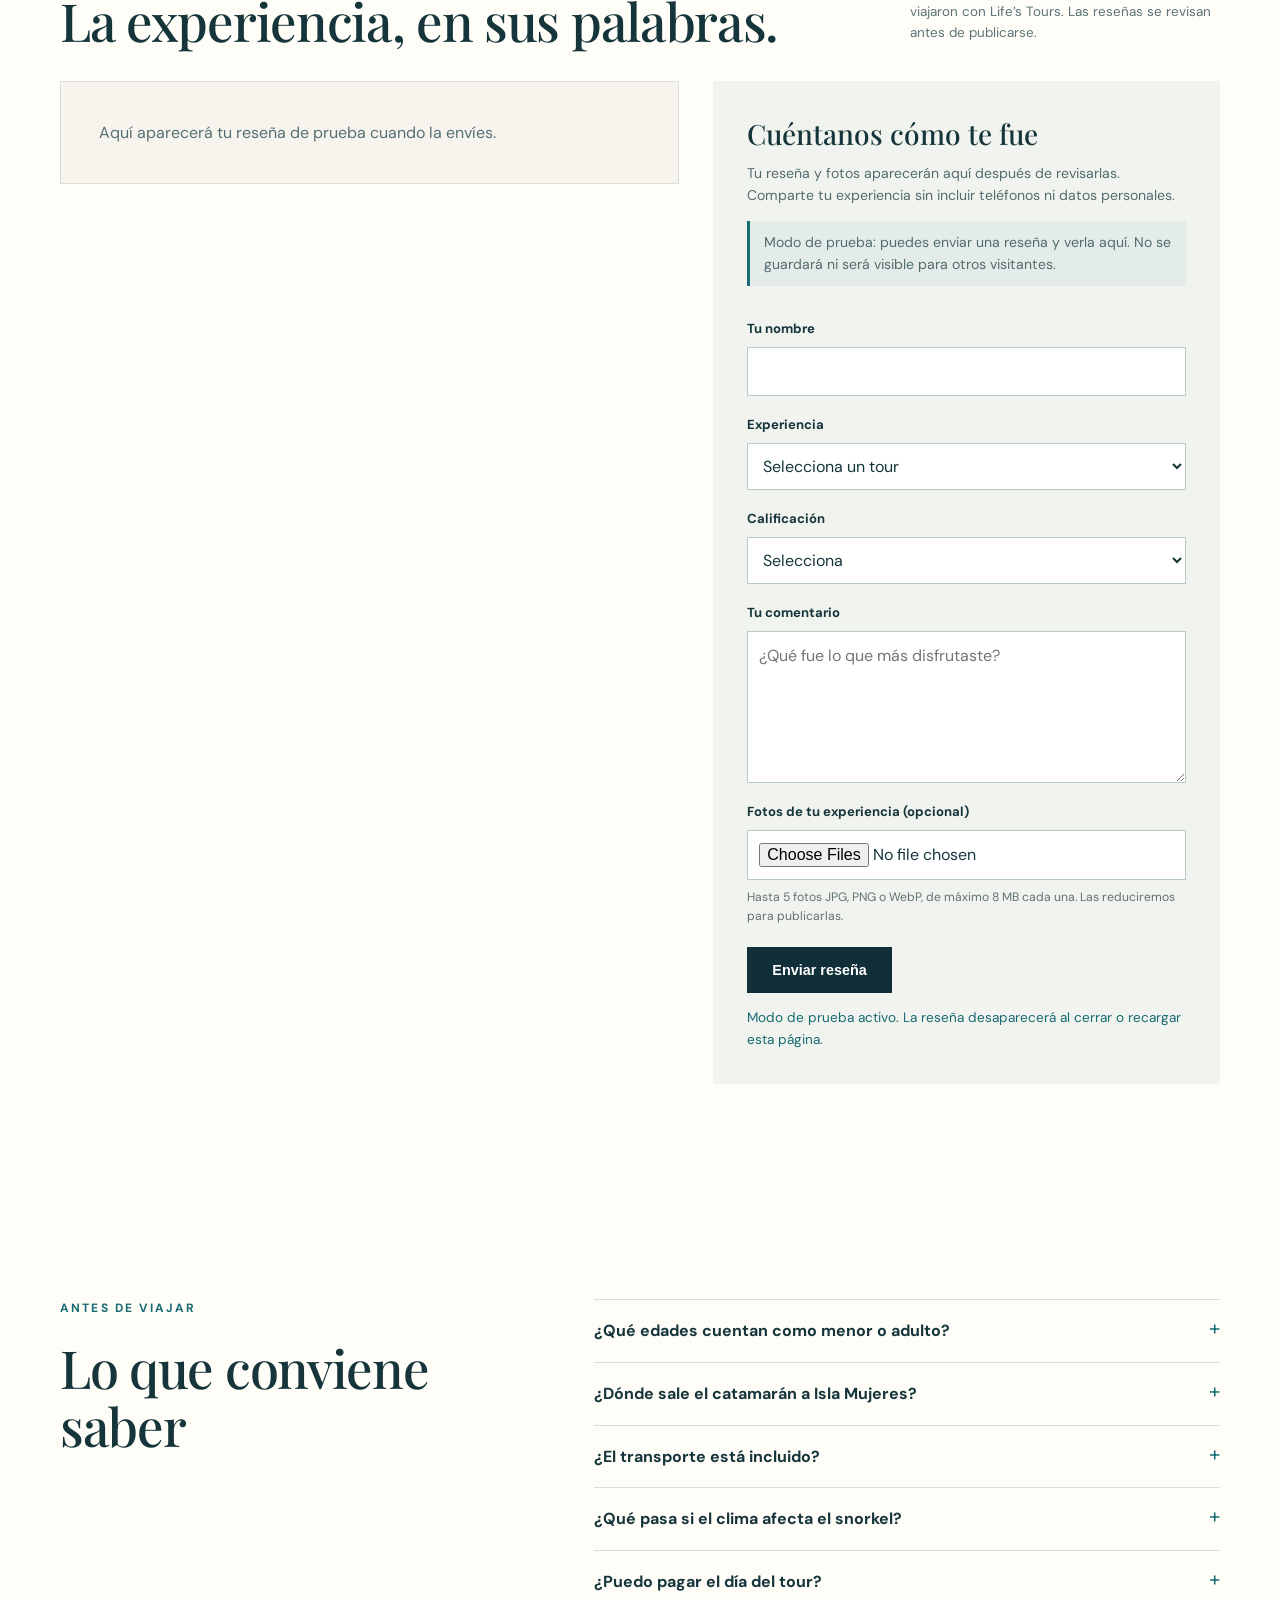
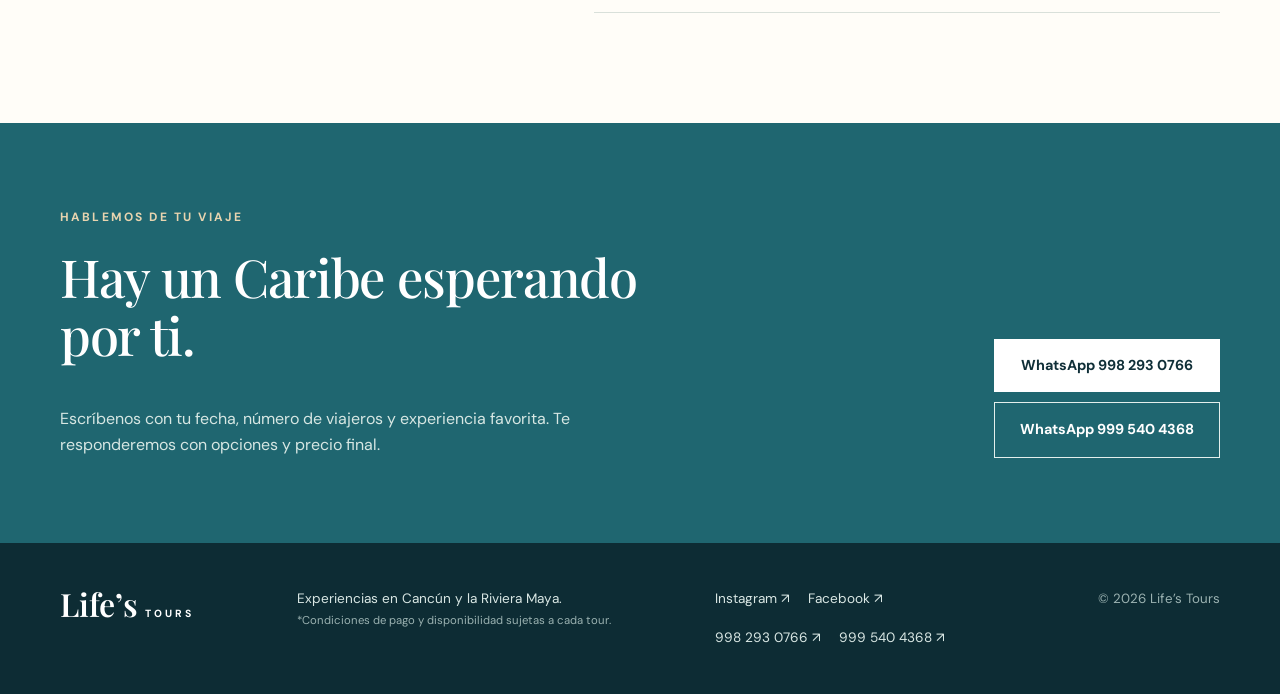
==== commit 249d0b19: "Actualizacion de la página lifes tours Se suben los documentos bien xd" ====
--- a/index.html
+++ b/index.html
@@ -1,195 +1,40 @@
-<!DOCTYPE html>
-<html lang="es">
-<head>
-    <meta charset="UTF-8" />
-    <meta name="viewport" content="width=device-width, initial-scale=1" />
-    <meta name="description" content="Tour en catamarán a Isla Mujeres con Life's Tours. Solo 1200 MXN. Incluye snorkel, buffet, club de playa y barra libre. ¡Reserva tu aventura inolvidable!" />
-    <title>Life's Tours - Catamarán a Isla Mujeres ¡Tu Escape Épico!</title>
-    <link rel="stylesheet" href="estilo.css" />
-    <link href="https://fonts.googleapis.com/css2?family=Poppins:wght@300;400;500;600;700;800&family=Comfortaa:wght@700&family=Lobster&display=swap" rel="stylesheet" />
-    <link rel="stylesheet" href="https://cdnjs.cloudflare.com/ajax/libs/font-awesome/6.2.1/css/all.min.css">
-</head>
-<body>
-
-    <header>
-        <div class="container nav-container">
-            <a href="#hero-section" class="logo-link">
-                <img src="imagen/LOGO.jpg" alt="Life's Tours Logo" class="logo-img">
-            </a>
-            <nav class="main-nav">
-                <ul>
-                    <li><a href="#hero-section">Inicio</a></li>
-                    <li><a href="#detalles-tour">La aventura</a></li>
-                    <li><a href="#video-tour">Video</a></li>
-                    <li><a href="#galeria">Fotos </a></li>
-                    <li><a href="#reserva">¡Reserva Ya!</a></li>
-                </ul>
-            </nav>
-            <button class="nav-toggle" aria-label="Abrir menú">
-                <i class="fas fa-bars"></i>
-            </button>
-        </div>
-    </header>
-
-    <section class="hero" id="hero-section">
-        <div class="hero-overlay"></div>
-        <div class="hero-content">
-            <h1>Isla Mujeres en Catamarán: ¡Tu Aventura MÁS TOP!</h1>
-            <p class="subtitle">Navega, explora y vive el paraíso caribeño con Life's Tours.</p>
-            <div class="hero-price-banner">
-                <span>Adultos: <strong>$1200 MXN</strong></span>
-                <span>Menores: <strong>$900 MXN</strong></span>
-            </div>
-            <a href="#reserva" class="cta-button hero-cta pulse">¡Quiero Mi Pase! <i class="fas fa-ticket-alt"></i></a>
-        </div>
-    </section>
-
-    <main class="container main-content">
-        <section id="detalles-tour" class="tour-details-section section-padding fade-in">
-            <h2>¿Qué Incluye tu Paseo al Paraíso?</h2>
-            <div class="features">
-                <div class="feature-item">
-                    <div class="feature-item-img-wrapper">
-                        <img src="imagen/catamaran.jpg" alt="Catamarán Life's Tours" loading="lazy"/>
-                    </div>
-                    <h3>Paseo en Catamarán</h3>
-                    <p>Rueda por las aguas turquesas, ¡pura buena vibra y icreibles!</p>
-                </div>
-                <div class="feature-item">
-                    <div class="feature-item-img-wrapper">
-                        <img src="imagen/chapuzon.jpg" alt="Snorkel en arrecife" loading="lazy"/>
-                    </div>
-                    <h3>Snorkel con Guía</h3>
-                    <p>Sumérgete y descubre peces de colores con nuestro equipo y guía estrella.</p>
-                </div>
-                <div class="feature-item">
-                     <div class="feature-item-img-wrapper">
-                        <img src="imagen/chela.jpg" alt="Bebidas a bordo" loading="lazy"/>
-                    </div>
-                    <h3>Barra Libre</h3>
-                    <p>Refrescos, chelas y cocteles para que la sed no arruine la fiesta.</p>
-                </div>
-                <div class="feature-item">
-                    <div class="feature-item-img-wrapper">
-                        <img src="imagen/clubdeplaya.jpeg" alt="Club de playa en Isla Mujeres" loading="lazy"/>
-                    </div>
-                    <h3>Acceso a Club de Playa</h3>
-                    <p>Relájate en camastros, refréscate en la alberca y disfruta del ambiente.</p>
-                </div>
-                <div class="feature-item">
-                    <div class="feature-item-img-wrapper">
-                        <img src="imagen/comida1.jpeg" alt="Buffet delicioso" loading="lazy"/>
-                    </div>
-                    <h3>Comida Buffet</h3>
-                    <p>Platillos variados para recargar pilas después de la aventura.</p>
-                </div>
-                <div class="feature-item">
-                    <div class="feature-item-img-wrapper">
-                         <img src="imagen/fotoisla.jpg" alt="Tiempo libre en Isla Mujeres" loading="lazy"/>
-                    </div>
-                    <h3>Tiempo Libre en ISLA MUJERES </h3>
-                    <p>Explora el centro, compra recuerditos o tómate la selfie perfecta.</p>
-                </div>
-            </div>
-        </section>
-
-        <section class="info-extra-section section-padding fade-in">
-                        <div class="info-box horarios">
-                <h3><i class="fas fa-clock inline-icon-fa"></i> Horarios y Salida ¡PUNTUALES!</h3>
-                <p><strong>Salidas Diarias:</strong> 10:00 AM y 12:00 PM</p>
-                <p>
-                    <strong>Punto de Encuentro:</strong> Marina Imperial Las Perlas (¡No llegues tarde!)<br>
-                    <a href="https://maps.app.goo.gl/tumBVTHK7RDpsJz2A" target="_blank" rel="noopener noreferrer" class="map-link">
-                        <i class="fas fa-map-marker-alt"></i> Ver en Google Maps
-                    </a>
-                </p>
-                <div class="reserva-flexible">
-                    <i class="fas fa-hand-holding-usd inline-icon-fa large-icon-fa"></i>
-                    <p>¡RESERVA HOY MISMO!</p>
-                    <span>Y PAGA EL DÍA DEL TOUR</span>
-                </div>
-            </div>
-            </div>
-            <div class="info-box no-incluye">
-                <h3><i class="fas fa-times-circle inline-icon-fa"></i> Ojo: Esto NO Viene Incluido</h3>
-                <ul>
-                    <li>Transporte desde tu hotel (+$250 MXN p/p, ¡tú decides!).</li>
-                    <li>Souvenirs y fotitos PRO (¡llévate un recuerdo!).</li>
-                    <li>Propinas para el equipo (¡si te la pasaste increible!).</li>
-                    <li>Estacionamiento en la marina (por si llegas en coche).</li>
-                </ul>
-            </div>
-        </section>
-
-        <section id="video-tour" class="video-section section-padding fade-in">
-            <h2>¡Mira un Poco de la aventura que te Espera!</h2>
-            <div class="video-wrapper">
-                <video controls autoplay muted loop playsinline poster="imagen/fiesta.jpg" class="main-video">
-                    <source src="imagen/video1.mp4" type="video/mp4">
-                    Tu navegador no soporta la etiqueta de video. Puedes descargar el video <a href="imagen/video1.mp4">aquí</a>.
-                </video>
-            </div>
-            <p class="video-caption">Spoiler: ¡Te va a encantar!</p>
-
-            <h3 class="sub-heading-videos">Más Vistazos del PARAÍSO </h3>
-            <div class="video-wrapper youtube-video-wrapper">
-                 <iframe
-                    src="https://www.youtube.com/embed/YNiMthrQ54A?autoplay=0&mute=1&loop=1&playlist=YNiMthrQ54A&modestbranding=1&rel=0&iv_load_policy=3&controls=1"
-                    title="Video Catamarán Isla Mujeres de YouTube"
-                    frameborder="0"
-                    allow="accelerometer; clipboard-write; encrypted-media; gyroscope; picture-in-picture"
-                    allowfullscreen loading="lazy">
-                </iframe>
-            </div>
-        </section>
-
-        <section id="reserva" class="booking-section section-padding fade-in">
-            <h2>¿LISTO para la Mejor Aventura de tu Vida?</h2>
-            <div class="price-box">
-                <p class="price-tag">Adultos: <span>$1200 MXN</span></p>
-                <p class="price-tag">Menores: <span>$900 MXN</span></p>
-                <p class="price-details">(Impuestos de muelle YA incluidos, ¡sin sorpresas!)</p>
-                <p class="price-highlight">¡No te quedes fuera! Reserva hoy y paga al abordar.</p>
-            </div>
-            <div class="booking-info">
-                <h3>¡Aparta tu Lugar AHORA! Es súper fácil:</h3>
-                <a href="https://wa.me/529982930766?text=¡Hola%20Life's%20Tours!%20Quiero%20reservar%20el%20tour%20a%20Isla%20Mujeres%20para%20[#]%20adultos%20y%20[#]%20menores%20el%20[FECHA]%20a%20las%20[HORA].%20¡Gracias!" target="_blank" rel="noopener" class="cta-button whatsapp">
-                    <i class="fab fa-whatsapp social-icon"></i> WhatsApp Directo
-                </a>
-                <a href="tel:+529982930766" class="cta-button phone">
-                    <i class="fas fa-phone-alt social-icon"></i> Llámanos: 998 293 0766
-                </a>
-                <p class="booking-note">¡Te esperamos para una experiencia INOLVIDABLE!</p>
-            </div>
-        </section>
-
-        <section id="galeria" class="gallery-section section-padding fade-in">
-            <h2>Galería: ¡Momentos que NO olvidarás!</h2>
-            <div class="gallery-grid">
-                <div class="gallery-item"><img src="imagen/catamarandelejos.jpeg" alt="Catamarán navegando en el Caribe" loading="lazy"/></div>
-                <div class="gallery-item"><img src="imagen/fiesta.jpeg" alt="Fiesta y diversión a bordo" loading="lazy"/></div>
-                <div class="gallery-item"><img src="imagen/baile.jpg" alt="Bailando en el catamarán" loading="lazy"/></div>
-                <div class="gallery-item"><img src="imagen/comida2.jpeg" alt="Buffet variado y delicioso" loading="lazy"/></div>
-                <div class="gallery-item"><img src="imagen/seapassion1.jpg" alt="Vista del catamarán Sea Passion" loading="lazy"/></div>
-                <div class="gallery-item"><img src="imagen/1.jpeg" alt="Ambiente relajado en Isla Mujeres" loading="lazy"/></div>
-            </div>
-        </section>
-    </main>
-
-    <footer>
-        <div class="container">
-            <img src="imagen/LOGO.jpg" alt="Life's Tours Footer Logo" class="footer-logo-img" loading="lazy">
-            <p class="footer-tagline">Life's Tours © <span id="currentYear"></span> | ¡Vive la Aventura al Máximo!</p>
-            <div class="footer-socials">
-                <a href="https://wa.me/529982930766?text=Info%20Life's%20Tours" target="_blank" rel="noopener" aria-label="WhatsApp"><i class="fab fa-whatsapp"></i></a>
-                </div>
-        </div>
-    </footer>
-
-    <a href="https://wa.me/529982930766?text=¡Hola%20Life's%20Tours!%20Quiero%20reservar%20el%20tour%20a%20Isla%20Mujeres" class="whatsapp-float" target="_blank" rel="noopener noreferrer" aria-label="Contactar por WhatsApp">
-        <i class="fab fa-whatsapp"></i>
-    </a>
-
-    <script src="script.js"></script>
-</body>
-</html>+<!doctype html>
+<html lang="es">
+<head>
+  <meta charset="utf-8">
+  <meta name="viewport" content="width=device-width,initial-scale=1">
+  <meta name="theme-color" content="#102f38">
+  <meta name="description" content="Life's Tours: experiencias en Cancún, Isla Mujeres y la Riviera Maya. Catamarán, Chichén Itzá, Tulum, Cozumel y más. Reserva por WhatsApp y paga el día del tour.">
+  <title>Life's Tours | Experiencias en el Caribe mexicano</title>
+  <link rel="preconnect" href="https://fonts.googleapis.com">
+  <link rel="preconnect" href="https://fonts.gstatic.com" crossorigin>
+  <link href="https://fonts.googleapis.com/css2?family=DM+Sans:wght@400;500;600;700&family=Playfair+Display:wght@500;600&display=swap" rel="stylesheet">
+  <link rel="stylesheet" href="estilo.css">
+</head>
+<body>
+<header class="header">
+  <a class="wordmark" href="#inicio" aria-label="Life's Tours, inicio"><span>Life’s</span><small>TOURS</small></a>
+  <button class="menu-toggle" aria-label="Abrir menú" aria-expanded="false">Menú <span>☰</span></button>
+  <nav class="nav" aria-label="Navegación principal"><a href="#experiencias">Experiencias</a><a href="#plus">Plus Experiencia</a><a href="#resenas">Reseñas</a><a href="#como-reservar">Cómo reservar</a><a href="#contacto">Contacto</a><a href="https://www.instagram.com/lifestours/" target="_blank" rel="noopener">Instagram ↗</a><a href="https://www.facebook.com/Lifesotours" target="_blank" rel="noopener">Facebook ↗</a></nav>
+  <a class="header-cta" href="https://wa.me/529982930766?text=Hola%2C%20quiero%20informaci%C3%B3n%20de%20los%20tours%20de%20Life%27s%20Tours" target="_blank" rel="noopener">Reservar por WhatsApp</a>
+</header>
+<main>
+<section class="hero" id="inicio">
+  <div class="hero-shade"></div>
+  <div class="hero-inner"><span class="eyebrow light">CANCÚN · ISLA MUJERES · RIVIERA MAYA</span><h1>El Caribe se vive <em>de cerca.</em></h1><p>Descubre el mar, la cultura y los lugares que hacen inolvidable cada viaje. Nosotros te ayudamos a elegir y reservar la experiencia ideal.</p><div class="hero-actions"><a class="button button-light" href="#experiencias">Explorar experiencias</a><a class="text-link" href="#como-reservar">Así funciona la reserva <span aria-hidden="true">↗</span></a></div></div>
+  <div class="hero-side">LIFE’S TOURS <span>✦</span> CANCÚN</div>
+</section>
+<div class="promise"><span>Atención personalizada</span><span>Opciones para familias y adultos</span><span>Reserva hoy, paga el día del tour*</span></div>
+<section class="social-proof section-shell"><div><span class="eyebrow">CONOCE A LIFE’S TOURS</span><h2>Historias de quienes ya viajaron.</h2><p>Lee las reseñas de nuestros viajeros en Facebook y descubre más fotos y experiencias en Instagram.</p></div><div class="social-proof-links"><a class="button button-dark" href="https://web.facebook.com/Lifesotours/reviews" target="_blank" rel="noopener">Ver reseñas en Facebook ↗</a><a class="social-instagram" href="https://www.instagram.com/lifestours/" target="_blank" rel="noopener">Descubre nuestro Instagram ↗</a></div></section><section class="intro section-shell"><div><span class="eyebrow">VIAJA A TU MANERA</span><h2>Experiencias para cada forma de descubrir el Caribe.</h2></div><p>Un día navegando hacia Isla Mujeres, un recorrido por la historia maya o una escapada junto al mar. Cuéntanos tus fechas y te ayudamos a encontrar la mejor opción.</p></section>
+<section class="catalog section-shell" id="experiencias"><div class="section-head"><div><span class="eyebrow">NUESTRAS EXPERIENCIAS</span><h2>Elige tu próximo recuerdo</h2></div><p>Tarifas sujetas a fecha, disponibilidad, edad y lugar de salida. Confirma el total al reservar.</p></div><div class="cards" id="cards"></div></section>
+<section class="feature section-shell" id="plus"><div class="feature-visual"><img src="imagen/catamaran.jpg" alt="Catamarán navegando en el Caribe" loading="lazy"><span class="image-note">ISLA MUJERES · PLAN FAMILIAR</span></div><div class="feature-copy"><span class="eyebrow">EXPERIENCIA DESTACADA</span><h2>Plus Experiencia <em>Familiar</em></h2><p>Un día para compartir Isla Mujeres en catamarán: mar turquesa, snorkel si el clima lo permite, tiempo libre, buffet, bebidas y acceso a club de playa.</p><ul><li>Duración aproximada de 6 horas y media</li><li>Salidas desde Cancún; consulta horarios disponibles</li><li>Sin transporte: adultos (12 años en adelante) $850 MXN y menores (5 a 11 años) $450 MXN</li><li>Con transporte: adultos $1,100 MXN y menores $700 MXN</li><li>Infantes de 0 a 4 años gratis, también con transporte</li></ul><a class="button button-dark" id="plus-link" href="#contacto">Cotizar experiencia familiar</a><small>El club de playa y las actividades pueden variar por operación y clima. Confirma el precio final al reservar.</small></div></section>
+<section class="steps" id="como-reservar"><div class="section-shell"><span class="eyebrow light">RESERVAR ES SENCILLO</span><h2>Tu viaje empieza con un mensaje.</h2><div class="step-grid"><div><b>01</b><h3>Elige tu experiencia</h3><p>Dinos qué tour te interesa, fecha y cuántas personas viajan.</p></div><div><b>02</b><h3>Confirma los detalles</h3><p>Te compartimos disponibilidad, tarifa final, punto de encuentro e inclusiones.</p></div><div><b>03</b><h3>Disfruta el día</h3><p>Recibe tu confirmación y paga el día de la actividad según las condiciones de tu reserva.</p></div></div></div></section>
+<section class="reviews section-shell" id="resenas"><div class="section-head"><div><span class="eyebrow">VOCES DE VIAJEROS</span><h2>La experiencia, en sus palabras.</h2></div><p>Comentarios y fotos compartidos por quienes viajaron con Life’s Tours. Las reseñas se revisan antes de publicarse.</p></div><div class="reviews-layout"><div><div id="reviews-list" class="reviews-list" aria-live="polite"><p class="reviews-empty">Cargando reseñas…</p></div></div><div class="review-panel"><h3>Cuéntanos cómo te fue</h3><p>Tu reseña y fotos aparecerán aquí después de revisarlas. Comparte tu experiencia sin incluir teléfonos ni datos personales.</p><form id="review-form"><label for="review-name">Tu nombre</label><input id="review-name" name="name" type="text" maxlength="60" minlength="2" autocomplete="name" required><label for="review-tour">Experiencia</label><select id="review-tour" name="tour" required><option value="">Selecciona un tour</option><option>Isla Mujeres Familiar</option><option>Isla Mujeres Solo Adultos</option><option>Chichén Itzá</option><option>Tulum</option><option>El Cielo, Cozumel</option><option>Coco Bongo</option><option>Isla Contoy e Isla Mujeres</option></select><label for="review-rating">Calificación</label><select id="review-rating" name="rating" required><option value="">Selecciona</option><option value="5">5 estrellas</option><option value="4">4 estrellas</option><option value="3">3 estrellas</option><option value="2">2 estrellas</option><option value="1">1 estrella</option></select><label for="review-comment">Tu comentario</label><textarea id="review-comment" name="comment" minlength="15" maxlength="1000" rows="5" placeholder="¿Qué fue lo que más disfrutaste?" required></textarea><label for="review-photo">Fotos de tu experiencia (opcional)</label><input id="review-photo" name="photo" type="file" accept="image/jpeg,image/png,image/webp" multiple><small class="photo-help">Hasta 5 fotos JPG, PNG o WebP, de máximo 8 MB cada una. Las reduciremos para publicarlas.</small><div class="review-trap" aria-hidden="true"><label for="review-website">Sitio web</label><input id="review-website" name="website" tabindex="-1" autocomplete="off"></div><button class="button button-dark" type="submit">Enviar reseña</button><p id="review-status" class="review-status" role="status"></p></form></div></div></section>
+<section class="faq section-shell"><div><span class="eyebrow">ANTES DE VIAJAR</span><h2>Lo que conviene saber</h2></div><div class="faq-list"><details><summary>¿Qué edades cuentan como menor o adulto?</summary><p>En Isla Mujeres Familiar, los infantes de 0 a 4 años van gratis, los menores son de 5 a 11 años y la tarifa de adulto aplica desde los 12 años. El tour Solo Adultos es para personas de 18 años en adelante.</p></details><details><summary>¿Dónde sale el catamarán a Isla Mujeres?</summary><p>Desde Cancún. El punto de encuentro es en la zona del Hotel Imperial Las Perlas; te enviamos la ubicación e indicaciones exactas al confirmar.</p></details><details><summary>¿El transporte está incluido?</summary><p>En el tour familiar es opcional: con transporte cuesta $1,100 MXN por adulto y $700 MXN por menor de 5 a 11 años. Los infantes de 0 a 4 años van gratis. Confirma tu zona de recogida al reservar.</p></details><details><summary>¿Qué pasa si el clima afecta el snorkel?</summary><p>La actividad de snorkel depende de las condiciones del mar y las indicaciones del operador para la seguridad de los pasajeros.</p></details><details><summary>¿Puedo pagar el día del tour?</summary><p>En las experiencias elegibles, sí. Confirma por WhatsApp la forma de pago y las condiciones particulares de tu recorrido.</p></details></div></section>
+<section class="closing" id="contacto"><div class="section-shell closing-inner"><div><span class="eyebrow light">HABLEMOS DE TU VIAJE</span><h2>Hay un Caribe esperando por ti.</h2><p>Escríbenos con tu fecha, número de viajeros y experiencia favorita. Te responderemos con opciones y precio final.</p></div><div class="contact-buttons"><a class="button button-light" href="https://wa.me/529982930766?text=Hola%20Life%27s%20Tours%2C%20quiero%20cotizar%20una%20experiencia." target="_blank" rel="noopener">WhatsApp 998 293 0766</a><a class="button button-outline" href="https://wa.me/529995404368?text=Hola%20Life%27s%20Tours%2C%20quiero%20cotizar%20una%20experiencia." target="_blank" rel="noopener">WhatsApp 999 540 4368</a></div></div></section>
+</main>
+<footer><div class="section-shell footer-inner"><div class="wordmark"><span>Life’s</span><small>TOURS</small></div><p>Experiencias en Cancún y la Riviera Maya.<br><small>*Condiciones de pago y disponibilidad sujetas a cada tour.</small></p><div><a href="https://www.instagram.com/lifestours/" target="_blank" rel="noopener">Instagram ↗</a><a href="https://www.facebook.com/Lifesotours" target="_blank" rel="noopener">Facebook ↗</a><a href="https://wa.me/529982930766" target="_blank" rel="noopener">998 293 0766 ↗</a><a href="https://wa.me/529995404368" target="_blank" rel="noopener">999 540 4368 ↗</a></div><small>© <span id="year"></span> Life’s Tours</small></div></footer>
+<script src="script.js"></script>
+<script src="reviews-config.js"></script>
+<script src="reviews.js"></script>
+</body></html>
--- a/estilo.css
+++ b/estilo.css
@@ -1,697 +1,13 @@
-:root {
-    --primary-color: #00A6ED; /* Un azul más vibrante */
-    --secondary-color: #00C6FF; /* Un azul cielo */
-    --accent-color: #FF6B6B; /* Un coral/rojo vibrante para CTAs */
-    --accent-color-hover: #FF4747;
-    --dark-blue: #0D47A1;
-    --text-color: #3D3D3D; /* Un gris oscuro más suave */
-    --light-text-color: #6B6B6B;
-    --bg-light: #F7F9FC; /* Fondo muy claro, casi blanco */
-    --bg-white: #ffffff;
-    --border-radius: 20px; /* Bordes más redondeados */
-    --shadow: 0 8px 25px rgba(0, 70, 120, 0.08);
-    --shadow-hover: 0 12px 35px rgba(0, 70, 120, 0.12);
-    --font-primary: 'Poppins', sans-serif;
-    --font-display: 'Comfortaa', cursive; /* Fuente más redonda y moderna para títulos */
-    --font-logo: 'Lobster', cursive; /* Para el logo si no tuviera texto */
-}
-
-* {
-    box-sizing: border-box;
-    margin: 0;
-    padding: 0;
-    scroll-behavior: smooth;
-}
-
-body {
-    font-family: var(--font-primary);
-    line-height: 1.75;
-    background: var(--bg-light);
-    color: var(--text-color);
-    min-height: 100vh;
-    display: flex;
-    flex-direction: column;
-    overflow-x: hidden;
-    -webkit-font-smoothing: antialiased; /* Mejor renderizado de fuentes */
-	-moz-osx-font-smoothing: grayscale;
-}
-
-.container {
-    width: 90%;
-    max-width: 1180px;
-    margin: 0 auto;
-}
-
-.main-content {
-    padding-top: 2.5rem;
-    padding-bottom: 4rem;
-}
-
-.section-padding {
-    padding-top: 4rem;
-    padding-bottom: 4rem;
-}
-
-header {
-    background: linear-gradient(100deg, var(--primary-color), var(--secondary-color));
-    color: var(--bg-white);
-    padding: 0.8rem 0;
-    position: sticky;
-    top: 0;
-    z-index: 1000;
-    box-shadow: 0 4px 20px rgba(0,90,150,0.15);
-}
-
-.nav-container {
-    display: flex;
-    justify-content: space-between;
-    align-items: center;
-}
-
-.logo-link {
-    display: inline-block;
-    vertical-align: middle;
-    transition: transform 0.3s ease;
-}
-.logo-link:hover {
-    transform: scale(1.05);
-}
-.logo-img {
-    max-height: 55px;
-    width: auto;
-    border-radius: 8px;
-}
-
-.main-nav {
-    display: flex;
-}
-.main-nav ul {
-    display: flex;
-    list-style: none;
-    padding: 0;
-    margin: 0;
-}
-.main-nav ul li {
-    margin-left: 28px;
-}
-.main-nav ul li a {
-    color: var(--bg-white);
-    text-decoration: none;
-    font-weight: 600; /* Un poco más bold */
-    padding: 0.7rem 1.1rem;
-    border-radius: 25px; /* Más redondeado */
-    transition: background-color 0.3s ease, color 0.3s ease, transform 0.2s ease;
-    font-size: 0.9rem;
-    letter-spacing: 0.3px;
-}
-.main-nav ul li a:hover, .main-nav ul li a.active {
-    background-color: rgba(255,255,255,0.95);
-    color: var(--primary-color);
-    transform: translateY(-2px);
-}
-
-.hero {
-    background: url('imagen/todosbarcos.jpg') no-repeat center center/cover;
-    background-attachment: fixed;
-    color: var(--bg-white);
-    padding: clamp(5rem, 20vh, 10rem) 2rem;
-    text-align: center;
-    position: relative;
-    min-height: 80vh;
-    display: flex;
-    align-items: center;
-    justify-content: center;
-    overflow: hidden; /* Para efectos con pseudo-elementos */
-}
-/* Pseudo elemento para un efecto de "glow" o viñeta sutil */
-.hero::before {
-    content: '';
-    position: absolute;
-    top: 0; left: 0; right: 0; bottom: 0;
-    /* box-shadow: inset 0 0 100px rgba(0, 30, 60, 0.3); */
-    pointer-events: none; /* No interfiere con el clic */
-    z-index: 1;
-}
-
-.hero-overlay {
-    content: '';
-    position: absolute;
-    top: 0; left: 0; right: 0; bottom: 0;
-    background: linear-gradient(rgba(0, 60, 110, 0.6), rgba(0, 25, 55, 0.8));
-    z-index: 0;
-}
-
-.hero-content {
-    position: relative;
-    z-index: 2; /* Por encima del overlay y el ::before */
-    max-width: 850px;
-    margin: 0 auto;
-}
-.hero h1 {
-    font-family: var(--font-display);
-    font-size: clamp(2.8rem, 7vw, 4.5rem);
-    margin-bottom: 1rem;
-    font-weight: 700; /* Comfortaa bold */
-    text-shadow: 0 4px 15px rgba(0,0,0,0.6);
-    color: var(--bg-white);
-    line-height: 1.2;
-}
-.hero .subtitle {
-    font-size: clamp(1.2rem, 3.5vw, 1.7rem);
-    margin-bottom: 2.5rem;
-    font-weight: 400;
-    text-shadow: 0 2px 8px rgba(0,0,0,0.5);
-    opacity: 0.95;
-}
-.hero-price-banner {
-    background-color: rgba(0, 0, 0, 0.4); /* Fondo oscuro semi-transparente */
-    color: var(--bg-white);
-    padding: 0.9rem 1.8rem;
-    border-radius: var(--border-radius);
-    display: inline-block;
-    margin-bottom: 3rem;
-    font-size: clamp(1.2rem, 2.8vw, 1.5rem);
-    font-weight: 500;
-    box-shadow: 0 5px 20px rgba(0,0,0,0.25);
-    border: 1px solid rgba(255,255,255,0.2);
-}
-.hero-price-banner span {
-    margin: 0 1rem;
-}
-.hero-price-banner strong {
-    font-weight: 700; /* Poppins */
-    color: var(--secondary-color); /* Azul claro para destacar el precio */
-}
-
-.cta-button {
-    background: linear-gradient(45deg, var(--accent-color), var(--accent-color-hover));
-    color: var(--bg-white);
-    padding: 1rem 2.8rem;
-    font-weight: 700; /* Poppins Bold */
-    font-size: clamp(1.05rem, 2.8vw, 1.3rem);
-    border: none;
-    border-radius: 50px;
-    cursor: pointer;
-    text-decoration: none;
-    transition: transform 0.3s ease, box-shadow 0.3s ease;
-    display: inline-flex;
-    align-items: center;
-    justify-content: center;
-    box-shadow: 0 6px 20px rgba(255,107,107,0.4);
-    text-transform: uppercase;
-    letter-spacing: 0.8px;
-}
-.cta-button:hover {
-    transform: translateY(-5px) scale(1.03);
-    box-shadow: 0 10px 25px rgba(255,107,107,0.5);
-}
-.cta-button:active {
-    transform: translateY(-2px) scale(0.97);
-}
-.cta-button .fa-ticket-alt { /* Para el icono del ticket */
-    margin-left: 10px;
-    font-size: 1.1em;
-}
-/* Animación Pulse para CTA principal */
-.pulse {
-  animation: pulse-animation 2s infinite;
-}
-@keyframes pulse-animation {
-  0% { transform: scale(1); }
-  50% { transform: scale(1.05); }
-  100% { transform: scale(1); }
-}
-
-.social-icon {
-    width: 20px;
-    height: 20px;
-    margin-right: 12px;
-    vertical-align: middle;
-    font-size: 1.1em; /* Si usas FA directamente en el botón */
-}
-
-h2 {
-    font-family: var(--font-display);
-    font-size: clamp(2.4rem, 5.5vw, 3.2rem);
-    margin-bottom: 3rem;
-    color: var(--dark-blue);
-    text-align: center;
-    font-weight: 700; /* Comfortaa bold */
-    line-height: 1.3;
-}
-
-/* SECCIÓN "TU AVENTURA INCLUYE" - .features y .feature-item */
-.features {
-    display: grid;
-    grid-template-columns: repeat(auto-fit, minmax(300px, 1fr));
-    gap: 2.8rem; /* Un poco más de espacio */
-}
-.feature-item {
-    background: var(--bg-white);
-    border-radius: var(--border-radius);
-    box-shadow: var(--shadow);
-    padding: 0; /* El padding se controlará internamente */
-    display: flex;
-    flex-direction: column;
-    text-align: center;
-    transition: transform 0.35s ease, box-shadow 0.35s ease;
-    overflow: hidden; /* Para que la imagen no se salga si el contenedor es más pequeño */
-}
-.feature-item:hover {
-    transform: translateY(-10px);
-    box-shadow: var(--shadow-hover);
-}
-.feature-item-img-wrapper {
-    width: 100%;
-    height: 230px; /* Altura fija para las imágenes de features */
-    overflow: hidden;
-    position: relative; /* Para posibles efectos de overlay en la imagen */
-}
-.feature-item-img-wrapper img {
-    width: 100%;
-    height: 100%;
-    object-fit: cover;
-    transition: transform 0.4s ease;
-}
-.feature-item:hover .feature-item-img-wrapper img {
-    transform: scale(1.08); /* Sutil zoom en la imagen al hacer hover en la tarjeta */
-}
-.feature-item-content { /* Contenedor para el texto */
-    padding: 1.8rem 1.5rem;
-}
-.feature-item h3 {
-    margin-bottom: 0.8rem;
-    color: var(--primary-color);
-    font-weight: 700; /* Poppins Bold */
-    font-size: 1.25rem;
-}
-.feature-item p {
-    font-size: 0.9rem;
-    color: var(--light-text-color);
-    line-height: 1.65;
-}
-
-.info-extra-section {
-    display: grid;
-    grid-template-columns: repeat(auto-fit, minmax(320px, 1fr));
-    gap: 2.8rem;
-    background-color: transparent; /* Sin fondo propio, usa el del body */
-    padding: 0; /* Se maneja por sección */
-    box-shadow: none; /* Quitar sombra de esta sección contenedora */
-}
-.info-box {
-    padding: 2rem 1.8rem;
-    border-radius: var(--border-radius);
-    background-color: var(--bg-white); /* Fondo blanco para las cajas internas */
-    box-shadow: var(--shadow);
-    transition: transform 0.3s ease, box-shadow 0.3s ease;
-}
-.info-box:hover {
-    transform: translateY(-5px);
-    box-shadow: var(--shadow-hover);
-}
-.info-box.horarios { border-left: 6px solid var(--secondary-color); }
-.info-box.no-incluye { border-left: 6px solid var(--accent-color); }
-
-.info-box h3 {
-    font-family: var(--font-primary);
-    font-size: 1.4rem; /* Ligeramente más pequeño */
-    color: var(--dark-blue);
-    margin-bottom: 1.3rem;
-    display: flex;
-    align-items: center;
-    font-weight: 700; /* Poppins Bold */
-}
-.inline-icon-fa { /* Para FontAwesome iconos en línea */
-    font-size: 1.2em;
-    margin-right: 12px;
-    color: var(--primary-color);
-    width: 28px; /* Para alineación si se usa con img */
-    text-align: center;
-}
-.info-box.no-incluye .inline-icon-fa { color: var(--accent-color); }
-.large-icon-fa { font-size: 2.2em !important; margin-bottom: 0.5rem; display: block; }
-
-.info-box p, .info-box ul li {
-    margin-bottom: 0.9rem;
-    font-size: 0.95rem;
-}
-.info-box strong {
-    color: var(--primary-color);
-    font-weight: 600;
-}
-.reserva-flexible {
-    font-weight: 600;
-    color: var(--primary-color);
-    text-align: center;
-    background-color: rgba(0, 166, 237, 0.08);
-    padding: 1.8rem 1.2rem;
-    border-radius: 15px;
-    margin-top: 1.8rem;
-    border: 2px dashed var(--secondary-color);
-}
-.reserva-flexible p {
-    font-size: 1.2rem !important;
-    color: var(--primary-color) !important;
-    margin-bottom: 0.4rem !important;
-    font-weight: 700;
-}
-.reserva-flexible span {
-    font-size: 0.95rem;
-    color: var(--dark-blue);
-    font-weight: 500;
-}
-.no-incluye ul { list-style: none; padding-left: 0; }
-.no-incluye ul li {
-    position: relative;
-    padding-left: 30px;
-    margin-bottom: 0.7rem;
-}
-.no-incluye ul li::before {
-    font-family: "Font Awesome 5 Free"; /* Asegurar que use FA */
-    content: "\f057"; /* Icono de círculo con X (times-circle) */
-    font-weight: 900; /* FA Solid */
-    position: absolute;
-    left: 0;
-    top: 3px;
-    font-size: 1.1rem;
-    color: var(--accent-color);
-}
-
-.video-section {
-    text-align:center;
-    background-color: var(--bg-white);
-    padding: 3rem;
-    border-radius: var(--border-radius);
-    box-shadow: var(--shadow);
-}
-.video-wrapper {
-    position: relative;
-    padding-bottom: 56.25%;
-    height: 0;
-    overflow: hidden;
-    border-radius: 15px;
-    box-shadow: 0 10px 30px rgba(0,0,0,0.12);
-    margin-bottom: 1.2rem;
-}
-.video-wrapper iframe,
-.video-wrapper video.main-video {
-    position: absolute; top: 0; left: 0; width: 100%; height: 100%; border: none;
-}
-.video-caption {
-    margin-top: 1.8rem;
-    font-style: italic;
-    color: var(--light-text-color);
-    font-size: 0.9rem;
-}
-.sub-heading-videos {
-    font-family: var(--font-display);
-    font-size: 1.8rem;
-    color: var(--primary-color);
-    margin-top: 3.5rem;
-    margin-bottom: 1.8rem;
-    font-weight: 700;
-}
-
-.booking-section {
-    background: linear-gradient(135deg, var(--primary-color) 0%, var(--dark-blue) 100%);
-    color: var(--bg-white);
-    padding: 4rem 3rem;
-    border-radius: var(--border-radius);
-    box-shadow: 0 10px 40px rgba(0, 50, 100, 0.2);
-    max-width: 850px;
-    margin: 4rem auto;
-    text-align: center;
-}
-.booking-section h2 {
-    color: var(--bg-white);
-    text-shadow: 0 2px 8px rgba(0,0,0,0.25);
-}
-.price-box { margin-bottom: 3rem; }
-.price-tag {
-    font-size: 1.7rem;
-    margin-bottom: 0.7rem;
-    font-weight: 400;
-}
-.price-tag span {
-    color: #FFD700; /* Dorado para el precio */
-    font-weight: 700;
-    font-size: 2.5rem;
-    margin-left: 0.6rem;
-}
-.price-details {
-    font-size: 0.9rem;
-    opacity: 0.85;
-    margin-bottom: 1.2rem;
-}
-.price-highlight {
-    font-size: 1.25rem;
-    font-weight: 600;
-    color: var(--bg-white);
-    margin-top: 1.5rem;
-    background-color: rgba(255,107,107,0.8); /* Usar el accent color semi-transparente */
-    padding: 0.8rem 1.5rem;
-    border-radius: 30px;
-    display: inline-block;
-}
-.booking-info h3 {
-    font-family: var(--font-display);
-    margin-bottom: 2rem;
-    font-size: 1.9rem;
-    font-weight: 700;
-}
-.booking-info .cta-button {
-    margin: 1rem auto;
-    width: 90%;
-    max-width: 340px;
-    padding: 1.1rem 1.8rem;
-    font-size: 1.05rem; /* Un poco más pequeño que el CTA principal */
-}
-.cta-button.whatsapp {
-    background: #25D366; /* Verde WhatsApp */
-    box-shadow: 0 6px 20px rgba(37,211,102,0.35);
-}
-.cta-button.whatsapp:hover {
-    background: #1DA851;
-    box-shadow: 0 10px 25px rgba(37,211,102,0.45);
-}
-.cta-button.phone {
-    background: var(--secondary-color);
-    box-shadow: 0 6px 20px rgba(0,166,237,0.35);
-}
-.cta-button.phone:hover {
-    background: var(--primary-color); /* Ligeramente más oscuro */
-    box-shadow: 0 10px 25px rgba(0,166,237,0.45);
-}
-.booking-note {
-    margin-top: 2.5rem;
-    font-size: 0.95rem;
-    opacity: 0.9;
-    font-weight: 500;
-}
-
-.gallery-grid {
-    display: grid;
-    grid-template-columns: repeat(auto-fit, minmax(320px, 1fr));
-    gap: 2rem;
-}
-.gallery-item {
-    border-radius: var(--border-radius);
-    overflow: hidden;
-    box-shadow: var(--shadow);
-    transition: transform 0.35s ease, box-shadow 0.35s ease;
-    position: relative;
-    aspect-ratio: 4 / 3; /* Mantiene una proporción para las imágenes */
-}
-.gallery-item:hover {
-    transform: scale(1.03) translateY(-6px); /* Más sutil */
-    box-shadow: var(--shadow-hover);
-    z-index: 10;
-}
-.gallery-grid img {
-    width: 100%;
-    height: 100%;
-    object-fit: cover;
-    display: block;
-    transition: transform 0.4s ease; /* Sutil zoom para la imagen también */
-}
-.gallery-item:hover img {
-    transform: scale(1.05);
-}
-
-footer {
-    background: var(--dark-blue);
-    color: rgba(255,255,255,0.75);
-    text-align: center;
-    padding: 3rem 1.5rem;
-    font-size: 0.9rem;
-    margin-top: 3rem; /* Separación del último contenido */
-}
-.footer-logo-img {
-    max-height: 65px;
-    width: auto;
-    margin-bottom: 1.5rem;
-    border-radius: 8px;
-    opacity: 0.9;
-}
-.footer-tagline {
-    font-size: 1rem;
-    font-weight: 500;
-    color: rgba(255,255,255,0.9);
-    margin-bottom: 1.5rem;
-}
-.footer-socials {
-    margin-top: 1rem;
-}
-.footer-socials a {
-    color: rgba(255,255,255,0.7);
-    font-size: 1.6rem;
-    margin: 0 0.8rem;
-    transition: color 0.3s ease, transform 0.3s ease;
-}
-.footer-socials a:hover {
-    color: var(--secondary-color);
-    transform: translateY(-3px);
-}
-
-
-.fade-in {
-    opacity: 0;
-    transform: translateY(40px);
-    transition: opacity 0.9s cubic-bezier(0.645, 0.045, 0.355, 1), transform 0.9s cubic-bezier(0.645, 0.045, 0.355, 1);
-}
-.fade-in.visible {
-    opacity: 1;
-    transform: translateY(0);
-}
-
-.whatsapp-float {
-    position: fixed;
-    width: 65px;
-    height: 65px;
-    bottom: 35px;
-    right: 35px;
-    background-color: #25D366;
-    color: #FFF;
-    border-radius: 50%; /* Perfectamente redondo */
-    text-align: center;
-    font-size: 32px;
-    box-shadow: 0 5px 20px rgba(37,211,102,0.4);
-    z-index: 100;
-    display: flex;
-    align-items: center;
-    justify-content: center;
-    transition: transform 0.3s ease, background-color 0.3s ease;
-}
-.whatsapp-float:hover {
-    transform: scale(1.1) rotate(10deg); /* Pequeña rotación al hacer hover */
-    background-color: #1DA851;
-}
-
-.nav-toggle {
-    display: none;
-    background: transparent;
-    border: none;
-    color: var(--bg-white);
-    font-size: 1.9rem;
-    cursor: pointer;
-    padding: 0.5rem;
-    transition: transform 0.3s ease;
-}
-.nav-toggle:hover {
-    transform: scale(1.1);
-}
-
-
-@media (max-width: 992px) {
-    .features, .gallery-grid {
-        grid-template-columns: repeat(auto-fit, minmax(280px, 1fr));
-    }
-}
-
-@media (max-width: 768px) {
-    .nav-toggle { display: block; }
-    .main-nav {
-        display: none;
-        flex-direction: column;
-        width: 100%;
-        position: absolute;
-        top: 100%;
-        left: 0;
-        background: linear-gradient(180deg, var(--primary-color), var(--dark-blue));
-        padding: 1.5rem 0; /* Más padding vertical */
-        box-shadow: 0 8px 15px rgba(0,0,0,0.15);
-        border-top: 1px solid rgba(255,255,255,0.1);
-    }
-    .main-nav.active { display: flex; }
-    .main-nav ul {
-        flex-direction: column;
-        align-items: center;
-        width: 100%;
-    }
-    .main-nav ul li {
-        margin: 1rem 0;
-        width: 100%;
-        text-align: center;
-    }
-    .main-nav ul li a {
-        padding: 0.9rem 1.2rem; /* Ligeramente más grandes para tap */
-        display: block;
-        width: 85%;
-        margin: 0 auto;
-        border-radius: 10px; /* Bordes menos redondeados que en desktop para menú móvil */
-    }
-    .main-nav ul li a:hover {
-        background-color: rgba(255,255,255,0.15);
-        transform: none; /* Quitar transform en hover para menú móvil */
-    }
-
-    .hero-price-banner { display: flex; flex-direction: column; gap: 0.6rem; }
-    .hero-price-banner span { margin: 0; }
-    .info-extra-section { grid-template-columns: 1fr; padding: 0 1rem; } /* Padding para el contenido */
-    .info-box { margin-bottom: 2rem; } /* Espacio entre cajas en móvil */
-    .info-extra-section .info-box:last-child { margin-bottom: 0; }
-    .booking-section { padding: 3rem 1.8rem; }
-    .features, .gallery-grid { grid-template-columns: 1fr; gap: 2rem; } /* 1 columna en móviles */
-    .feature-item-img-wrapper { height: 200px; }
-}
-
-@media (max-width: 480px) {
-    .logo-img { max-height: 48px; }
-    .main-nav ul li a { font-size: 0.9rem; padding: 0.8rem 1rem; }
-    .hero h1 { font-size: 2.3rem; }
-    .hero .subtitle { font-size: 1.1rem; }
-    .hero-price-banner { font-size: 1.05rem; padding: 0.7rem 1.2rem; }
-    .cta-button { padding: 0.9rem 2.2rem; font-size: 1rem;}
-    h2 { font-size: 2.1rem; margin-bottom: 2.5rem; }
-    .feature-item h3 { font-size: 1.15rem; }
-    .feature-item p { font-size: 0.85rem; }
-    .info-box h3 { font-size: 1.25rem; }
-    .price-tag { font-size: 1.4rem; }
-    .price-tag span { font-size: 2rem; }
-    .booking-info .cta-button { width: 100%; max-width: none; font-size: 0.95rem; padding: 1rem; }
-    .gallery-item { aspect-ratio: 16/10; } /* Ajustar proporción si es necesario */
-    .footer-tagline { font-size: 0.9rem;}
-    .whatsapp-float { width: 58px; height: 58px; font-size: 28px; bottom: 25px; right: 25px; }
-}
-
-.map-link {
-    display: inline-block; /* Para que el padding y margin funcionen bien */
-    margin-top: 0.5rem; /* Espacio desde el texto del punto de encuentro */
-    color: var(--primary-color); /* Usa el color primario */
-    font-weight: 600; /* Un poco más de énfasis */
-    text-decoration: none; /* Quitar subrayado por defecto */
-    padding: 0.3rem 0.6rem;
-    border-radius: 8px;
-    transition: background-color 0.3s ease, color 0.3s ease;
-}
-
-.map-link i {
-    margin-right: 6px; /* Espacio entre el icono y el texto */
-}
-
-.map-link:hover {
-    background-color: var(--primary-color);
-    color: var(--bg-white);
-    text-decoration: none; /* Mantener sin subrayado */
-}+:root{--ink:#15353b;--deep:#102f38;--teal:#176b72;--sand:#f7f4ed;--cream:#fffdf8;--line:#d9e0da;--gold:#d8b988}*{box-sizing:border-box}html{scroll-behavior:smooth}body{margin:0;color:var(--ink);background:var(--cream);font:16px/1.6 'DM Sans',sans-serif}a{color:inherit}img{display:block;max-width:100%}h1,h2,h3,p{margin-top:0}h1,h2{font-family:'Playfair Display',Georgia,serif;font-weight:500;line-height:1.09;letter-spacing:-.025em}h2{font-size:clamp(2.3rem,4.1vw,4rem)}h2 em,h1 em{font-weight:500;color:var(--gold)}.section-shell{width:min(1160px,calc(100% - 48px));margin:auto}.eyebrow{display:block;font-size:.75rem;font-weight:700;letter-spacing:.18em;color:var(--teal);margin-bottom:1.3rem}.eyebrow.light{color:#e8d4af}.header{height:84px;display:flex;align-items:center;gap:32px;padding:0 max(24px,calc((100% - 1280px)/2));background:var(--cream);position:relative;z-index:10}.wordmark{text-decoration:none;display:inline-flex;align-items:baseline;gap:7px;color:var(--deep);white-space:nowrap}.wordmark span{font:600 2rem/1 'Playfair Display',Georgia,serif}.wordmark small{font-size:.65rem;font-weight:700;letter-spacing:.28em}.nav{display:flex;gap:30px;margin:auto;font-size:.9rem}.nav a{text-decoration:none}.nav a:hover,.footer-inner a:hover{color:var(--teal)}.header-cta{background:var(--deep);color:#fff;padding:12px 19px;text-decoration:none;font-size:.85rem;font-weight:700;white-space:nowrap}.menu-toggle{display:none}.hero{min-height:650px;position:relative;display:flex;align-items:center;background:#1d6474 url('imagen/todosbarcos.jpg') center 47%/cover no-repeat;color:#fff}.hero-shade{position:absolute;inset:0;background:linear-gradient(90deg,rgba(9,39,48,.91),rgba(12,52,60,.68) 48%,rgba(9,49,62,.18))}.hero-inner{position:relative;width:min(1160px,calc(100% - 48px));margin:auto;padding:90px 0}.hero h1{font-size:clamp(3.6rem,7.2vw,7.8rem);max-width:780px;margin-bottom:25px}.hero p{max-width:580px;font-size:1.1rem;color:#f2f5f1}.hero-actions{display:flex;align-items:center;gap:28px;margin-top:34px}.button{display:inline-block;padding:15px 25px;text-decoration:none;font-size:.9rem;font-weight:700;transition:transform .2s,background .2s}.button:hover{transform:translateY(-2px)}.button-light{background:#fff;color:var(--deep)}.button-dark{background:var(--deep);color:#fff}.text-link{text-decoration:none;border-bottom:1px solid #ffffffa0;padding-bottom:5px;font-size:.9rem}.text-link span{margin-left:10px}.hero-side{position:absolute;right:28px;bottom:25px;letter-spacing:.2em;font-size:.7rem}.hero-side span{padding:0 7px;color:var(--gold)}.promise{display:flex;justify-content:center;gap:0;background:var(--deep);color:#eaf1ec;padding:20px}.promise span{padding:0 36px;border-right:1px solid #ffffff40;font-size:.8rem;letter-spacing:.04em}.promise span:last-child{border:0}.intro{display:grid;grid-template-columns:1.3fr .7fr;gap:11%;align-items:end;padding:115px 0 105px}.intro h2{max-width:650px;margin:0}.intro p{font-size:1.05rem;color:#557076;margin:0 0 5px}.catalog{padding:25px 0 110px}.section-head{display:flex;justify-content:space-between;align-items:end;gap:50px;margin-bottom:32px}.section-head h2{margin:0}.section-head p{max-width:310px;font-size:.84rem;color:#5b7376;margin-bottom:5px}.cards{display:grid;grid-template-columns:repeat(3,1fr);gap:20px}.card{border:1px solid var(--line);background:#fff;display:flex;flex-direction:column}.card-media{height:180px;background:var(--deep);display:grid;place-items:center;color:var(--gold);position:relative;overflow:hidden}.card-media img{width:100%;height:100%;object-fit:cover}.card-media>span{font:500 5rem 'Playfair Display',serif;opacity:.78}.card:nth-child(2) .card-media{background:#b28661}.card:nth-child(3) .card-media{background:#6f9ea2}.card:nth-child(4) .card-media{background:#257681}.card:nth-child(5) .card-media{background:#394d61}.card:nth-child(6) .card-media{background:#b4a47d}.card-media small{position:absolute;top:15px;left:18px;color:#fff;font-weight:700}.card-body{padding:27px 25px 24px;display:flex;flex-direction:column;flex:1}.card-body .eyebrow{font-size:.68rem;margin-bottom:12px}.card h3{font:500 1.65rem/1.18 'Playfair Display',Georgia,serif;margin-bottom:13px}.card p{font-size:.86rem;color:#607275;flex:1;min-height:67px}.card-bottom{display:flex;flex-wrap:wrap;align-items:end;justify-content:space-between;gap:10px;border-top:1px solid var(--line);padding-top:19px;margin-top:14px}.card-bottom strong{font-size:.84rem}.card-bottom a{text-decoration:none;color:var(--teal);font-size:.85rem;font-weight:700;white-space:nowrap}.card-bottom a span{margin-left:4px}.feature{display:grid;grid-template-columns:1fr 1fr;background:var(--sand);margin-bottom:110px}.feature-visual{min-height:530px;position:relative;background:#2b7481}.feature-visual img{width:100%;height:100%;object-fit:cover;position:absolute;inset:0}.image-note{position:absolute;bottom:22px;left:22px;background:#fff;padding:10px 14px;font-size:.67rem;font-weight:700;letter-spacing:.12em}.feature-copy{padding:clamp(32px,5vw,75px);align-self:center}.feature-copy h2{margin-bottom:24px}.feature-copy h2 em{color:var(--teal)}.feature-copy p{color:#4f6669}.feature-copy ul{padding-left:18px;margin:25px 0 28px}.feature-copy li{margin:8px 0}.feature-copy small{display:block;margin-top:17px;color:#637679}.steps{background:var(--deep);color:#fff;padding:95px 0 105px}.steps h2{max-width:610px;margin-bottom:45px}.step-grid{display:grid;grid-template-columns:repeat(3,1fr);gap:45px}.step-grid>div{border-top:1px solid #ffffff5c;padding-top:22px}.step-grid b{font:500 2rem 'Playfair Display',serif;color:var(--gold)}.step-grid h3{font-size:1.15rem;margin:23px 0 10px}.step-grid p{font-size:.9rem;color:#bfd0cc;max-width:310px}.faq{display:grid;grid-template-columns:.8fr 1.2fr;gap:10%;padding:110px 0}.faq-list details{border-bottom:1px solid var(--line);padding:18px 0}.faq-list details:first-child{border-top:1px solid var(--line)}.faq-list summary{cursor:pointer;font-weight:700;list-style:none;display:flex;justify-content:space-between;gap:20px}.faq-list summary::-webkit-details-marker{display:none}.faq-list summary:after{content:'+';color:var(--teal);font-size:1.3rem;font-weight:400;line-height:1}.faq-list details[open] summary:after{content:'−'}.faq-list p{color:#5b7275;font-size:.9rem;margin:14px 35px 0 0}.closing{background:#1f6670;color:#fff;padding:85px 0}.closing-inner{display:flex;align-items:end;justify-content:space-between;gap:50px}.closing h2{max-width:600px}.closing p{max-width:620px;color:#d7e7e3;margin:0}.closing .button{white-space:nowrap}footer{background:#0d2c34;color:#d9e7e4;padding:45px 0}.footer-inner{display:flex;align-items:start;justify-content:space-between;gap:30px}.footer-inner .wordmark{color:#fff}.footer-inner p{font-size:.85rem}.footer-inner p small{color:#9bb2b1}.footer-inner>div:nth-child(3){display:flex;gap:18px}.footer-inner a{font-size:.85rem;text-decoration:none}.footer-inner>small{color:#9bb2b1}@media(max-width:900px){.nav{gap:14px}.header-cta{display:none}.cards{grid-template-columns:repeat(2,1fr)}.feature-copy{padding:34px}.promise span{padding:0 16px}}@media(max-width:680px){.header{height:70px;justify-content:space-between}.wordmark span{font-size:1.7rem}.menu-toggle{display:flex;gap:8px;align-items:center;background:none;border:0;color:var(--deep);font:700 .9rem 'DM Sans',sans-serif;cursor:pointer}.nav{display:none;position:absolute;top:70px;left:0;right:0;background:var(--cream);padding:20px 24px 25px;box-shadow:0 12px 20px #1235;flex-direction:column}.nav.open{display:flex}.hero{min-height:620px}.hero-shade{background:linear-gradient(90deg,rgba(9,39,48,.88),rgba(12,52,60,.48))}.hero h1{font-size:clamp(3.4rem,13vw,5.2rem)}.hero p{font-size:1rem}.hero-actions{align-items:start;flex-direction:column;gap:20px}.hero-side{display:none}.promise{flex-direction:column;gap:9px;text-align:center;padding:18px}.promise span{border:0;padding:0}.intro,.faq{grid-template-columns:1fr;gap:25px;padding:75px 0}.section-head{display:block}.section-head p{max-width:100%;margin-top:15px}.catalog{padding-bottom:75px}.cards{grid-template-columns:1fr}.card-media{height:210px}.card p{min-height:0}.feature{grid-template-columns:1fr;margin-bottom:75px}.feature-visual{min-height:300px}.feature-copy{padding:38px 28px}.steps{padding:75px 0}.step-grid{grid-template-columns:1fr;gap:20px}.step-grid h3{margin:12px 0 6px}.faq{padding:75px 0}.closing{padding:70px 0}.closing-inner{display:block}.closing .button{margin-top:30px}.footer-inner{flex-wrap:wrap}.footer-inner>*{width:100%}}@media(prefers-reduced-motion:reduce){html{scroll-behavior:auto}.button{transition:none}}
+.reviews{padding:105px 0}.reviews-layout{display:grid;grid-template-columns:1.1fr .9fr;gap:34px;align-items:start}.reviews-list{display:grid;gap:15px}.reviews-empty{padding:38px;border:1px solid var(--line);background:var(--sand);color:#557075}.review-card{background:var(--sand);padding:27px;border:1px solid var(--line)}.review-stars{color:#b18037;letter-spacing:.1em;font-size:1.15rem}.review-card p{font:500 1.35rem/1.42 'Playfair Display',Georgia,serif;margin:16px 0 22px}.review-meta{display:flex;gap:10px;align-items:center;flex-wrap:wrap;font-size:.82rem}.review-meta span{color:#607275}.review-panel{background:#f1f3ee;padding:34px}.review-panel h3{font:500 1.75rem 'Playfair Display',Georgia,serif;margin-bottom:10px}.review-panel>p{font-size:.88rem;color:#536b6f}.review-panel form{display:grid;gap:8px;margin-top:22px}.review-panel label{font-size:.82rem;font-weight:700;margin-top:10px}.review-panel input,.review-panel select,.review-panel textarea{width:100%;border:1px solid #b9c9c7;background:#fff;color:var(--ink);font:inherit;padding:11px;border-radius:0}.review-panel textarea{resize:vertical}.review-panel form button{margin-top:12px;cursor:pointer;border:0;justify-self:start}.review-panel form button:disabled{opacity:.6;cursor:not-allowed}.review-status{font-size:.85rem;color:var(--teal);margin:6px 0 0}.review-status.error{color:#9b3131}.review-trap{position:absolute;left:-10000px;width:1px;height:1px;overflow:hidden}@media(max-width:680px){.reviews{padding:75px 0}.reviews-layout{grid-template-columns:1fr}.review-panel{padding:27px 22px}}
+.demo-notice{border-left:3px solid var(--teal);padding:10px 14px;background:#e4ece9;color:var(--deep);font-size:.86rem}.demo-badge{display:block;color:var(--teal);font-size:.68rem;font-weight:700;letter-spacing:.1em;margin-bottom:10px}
+.review-photo{display:block;width:100%;max-height:340px;object-fit:cover;margin:0 0 22px}.photo-help{font-size:.76rem;color:#607275}.contact-buttons{display:flex;flex-direction:column;gap:10px;align-items:stretch}.contact-buttons .button{text-align:center;white-space:nowrap}.button-outline{border:1px solid #e3efec;color:#fff;background:transparent}.footer-inner>div:nth-child(3){flex-wrap:wrap;max-width:280px}
+.review-gallery{display:grid;grid-template-columns:repeat(2,minmax(0,1fr));gap:8px;margin-bottom:22px}.review-gallery .review-photo{width:100%;height:180px;object-fit:cover;margin:0}.review-gallery .review-photo:only-child{grid-column:1/-1;height:300px}@media(max-width:680px){.review-gallery .review-photo{height:145px}.review-gallery .review-photo:only-child{height:250px}}
+.card-link{text-decoration:none;color:var(--ink);transition:transform .2s,box-shadow .2s}.card-link:hover,.card-link:focus-visible{transform:translateY(-4px);box-shadow:0 12px 34px #1030381a}.card-action{color:var(--teal);font-size:.85rem;font-weight:700;white-space:nowrap}.tour-nav{display:flex;gap:28px;margin:auto;font-size:.9rem}.tour-nav a{text-decoration:none}.tour-nav a:hover{color:var(--teal)}.tour-hero{min-height:620px;position:relative;display:flex;align-items:center;overflow:hidden;background:var(--deep);color:#fff}.tour-hero>img{position:absolute;inset:0;width:100%;height:100%;object-fit:cover}.tour-hero-shade{position:absolute;inset:0;background:linear-gradient(90deg,#0b2f3beb,#0c3942af 50%,#0c394234)}.tour-hero-content{position:relative;padding:92px 0}.tour-back{display:inline-block;color:#fff;text-decoration:none;font-size:.88rem;margin-bottom:75px;border-bottom:1px solid #ffffffaa}.tour-hero h1{font-size:clamp(3.6rem,7vw,7rem);max-width:780px;margin-bottom:22px}.tour-hero-content>p{max-width:610px;font-size:1.1rem;color:#e7efed;margin-bottom:28px}.tour-hero-credit{position:absolute;bottom:15px;right:20px;font-size:.67rem}.tour-hero-credit a{color:#fff}.tour-strip{display:flex;justify-content:space-between;gap:22px;align-items:center;padding:25px 0;border-bottom:1px solid var(--line)}.tour-strip strong{font-size:1.1rem}.tour-strip span{font-size:.85rem;color:#587176}.tour-overview{display:grid;grid-template-columns:1.2fr .8fr;gap:12%;align-items:center;padding:105px 0}.tour-overview h2{max-width:660px}.tour-overview p{color:#526c70;max-width:660px}.tour-overview ul{list-style:none;margin:0;padding:12px 0 12px 30px;border-left:1px solid var(--line)}.tour-overview li{padding:12px 0;border-bottom:1px solid var(--line);font-weight:600;font-size:.9rem}.tour-overview li:last-child{border:0}.tour-moments{padding-bottom:105px}.moment-grid{display:grid;grid-template-columns:repeat(3,1fr);gap:19px}.moment-card{background:var(--sand);border:1px solid var(--line)}.moment-image{height:230px;background:var(--deep);overflow:hidden}.moment-image img{width:100%;height:100%;object-fit:cover}.moment-copy{padding:24px}.moment-copy h3{font:500 1.55rem/1.2 'Playfair Display',Georgia,serif;margin-bottom:9px}.moment-copy p{font-size:.87rem;color:#5e7275;margin-bottom:10px}.moment-copy a{font-size:.7rem;color:#51767b}.tour-details{display:grid;grid-template-columns:1fr 1fr;gap:12%;background:var(--sand);padding:70px;margin-bottom:105px}.tour-details ul{margin:0 0 24px;padding-left:20px}.tour-details li{margin-bottom:12px}.tour-details p{color:#5b7072;font-size:.86rem}.tour-end{background:#176b72;color:#fff;padding:95px 0 105px;text-align:center}.tour-end-inner{max-width:720px}.tour-end h2{font-size:clamp(3rem,5vw,5.2rem)}.tour-end p{color:#deece7}.tour-end-buttons{display:flex;gap:12px;justify-content:center;flex-wrap:wrap;margin-top:32px}.tour-end-buttons .button{min-width:215px}.tour-missing{padding:110px 0;min-height:70vh}.tour-missing h1{font:500 3rem 'Playfair Display',Georgia,serif}@media(max-width:900px){.moment-grid{grid-template-columns:repeat(2,1fr)}.tour-details{padding:42px}.tour-nav{gap:15px}}@media(max-width:680px){.tour-nav{display:none}.tour-hero{min-height:590px}.tour-hero-shade{background:linear-gradient(90deg,#0b2f3be8,#0b2f3b88)}.tour-hero-content{padding:60px 0}.tour-back{margin-bottom:75px}.tour-hero h1{font-size:clamp(3.4rem,12vw,5rem)}.tour-strip{align-items:start;flex-direction:column;padding:18px 0}.tour-overview{grid-template-columns:1fr;gap:20px;padding:72px 0}.tour-overview ul{padding:0 0 0 20px}.tour-moments{padding-bottom:70px}.moment-grid{grid-template-columns:1fr}.moment-image{height:250px}.tour-details{grid-template-columns:1fr;gap:10px;padding:35px 24px;margin-bottom:75px}.tour-end{padding:75px 0}.tour-end-buttons{flex-direction:column}.tour-end-buttons .button{width:100%}}
+.tour-packages{padding:0 0 105px}.tour-packages>p{color:#526c70;max-width:740px}.package-grid{display:grid;grid-template-columns:repeat(2,minmax(0,1fr));gap:20px;margin:34px 0 20px}.package-card{border:1px solid var(--line);background:var(--sand);padding:32px}.package-card h3{font:500 2rem/1.2 'Playfair Display',Georgia,serif;margin-bottom:20px}.package-prices{display:grid;grid-template-columns:1fr 1fr;gap:8px 18px}.package-prices strong{grid-column:1/-1;border-top:1px solid var(--line);padding-top:15px;margin-top:8px;color:var(--teal)}.package-prices strong:first-child{border:0;margin-top:0;padding-top:0}.package-prices span{font-size:.92rem;font-weight:600}.package-card>p{margin:22px 0 0;color:#536d70}.tour-packages .package-discount{max-width:none;background:#e6eeea;padding:20px 24px;font-size:.9rem;color:var(--deep)}.tour-video{padding:0 0 105px}.tour-video video{width:100%;max-height:680px;display:block;background:var(--deep);object-fit:contain}.tour-video h2{margin-bottom:28px}@media(max-width:680px){.tour-packages,.tour-video{padding-bottom:70px}.package-grid{grid-template-columns:1fr}.package-card{padding:26px}.package-prices{grid-template-columns:1fr 1fr;gap:6px}.tour-video video{max-height:520px}}
+@media(min-width:901px){.tour-packages:has(.package-card:nth-child(3)) .package-grid{grid-template-columns:repeat(3,minmax(0,1fr))}}
+.tour-video-grid{display:grid;grid-template-columns:repeat(auto-fit,minmax(min(100%,390px),1fr));gap:18px}.tour-video-grid video{width:100%;height:auto;max-height:600px;aspect-ratio:16/9;object-fit:contain;background:var(--deep)}
+.coco-prices{padding:0 0 105px}.price-table-wrap{overflow-x:auto;border:1px solid var(--line);margin:28px 0}.coco-prices table{border-collapse:collapse;width:100%;min-width:550px;text-align:left}.coco-prices th{background:var(--deep);color:#fff;font-size:.8rem;letter-spacing:.05em}.coco-prices td,.coco-prices th{padding:13px 18px;border-bottom:1px solid var(--line)}.coco-prices tbody tr:nth-child(even){background:var(--sand)}.coco-prices td:last-child{font-weight:700;color:var(--teal)}.coco-prices .package-discount{background:#e6eeea;padding:22px;color:var(--deep)}.coco-prices>p:last-child{font-size:.85rem;color:#557075}@media(max-width:680px){.coco-prices{padding-bottom:70px}}
+.option-price{display:block;font-size:1.25rem;color:var(--teal)}
+.tour-itinerary{padding:0 0 90px}.tour-itinerary ol{list-style:none;counter-reset:tour-step;padding:0;display:grid;grid-template-columns:repeat(3,minmax(0,1fr));gap:20px}.tour-itinerary li{counter-increment:tour-step;background:var(--sand);padding:24px;border:1px solid var(--line)}.tour-itinerary li:before{content:counter(tour-step,decimal-leading-zero);display:block;font:500 2rem 'Playfair Display',Georgia,serif;color:var(--teal);margin-bottom:14px}.tour-inclusions{display:grid;grid-template-columns:1.5fr 1fr;gap:50px;padding:0 0 95px}.tour-inclusions ul{padding-left:20px}.tour-inclusions li{margin-bottom:12px}.tour-inclusions>div:last-child{background:var(--sand);padding:32px;align-self:start}.tour-inclusions h3{font:500 1.7rem 'Playfair Display',Georgia,serif}@media(max-width:680px){.tour-itinerary ol,.tour-inclusions{grid-template-columns:1fr}.tour-itinerary,.tour-inclusions{padding-bottom:70px}}
+.social-proof{display:grid;grid-template-columns:1.4fr 1fr;align-items:center;gap:45px;padding:50px 0;border-bottom:1px solid var(--line)}.social-proof .eyebrow{margin-bottom:12px}.social-proof h2{font-size:clamp(1.9rem,3vw,2.7rem);margin-bottom:14px}.social-proof p{color:#557075;margin:0;max-width:610px}.social-proof-links{display:flex;flex-direction:column;gap:16px;align-items:flex-start}.social-instagram{font-weight:700;color:var(--teal);text-decoration:none}.tour-social-bar{display:flex;justify-content:center;gap:30px;background:var(--sand);padding:12px 24px;font-size:.85rem;font-weight:600}.tour-social-bar a{text-decoration:none;color:var(--teal)}@media(min-width:901px){.header .nav{gap:16px;font-size:.8rem}.header{gap:20px}.header-cta{font-size:.78rem;padding:12px 14px}}@media(max-width:1100px){.header-cta{display:none}}@media(max-width:680px){.social-proof{grid-template-columns:1fr;gap:24px;padding:35px 0}.social-proof-links{align-items:stretch}.social-proof-links .button{text-align:center}.tour-social-bar{flex-wrap:wrap;gap:8px 20px;text-align:center}}
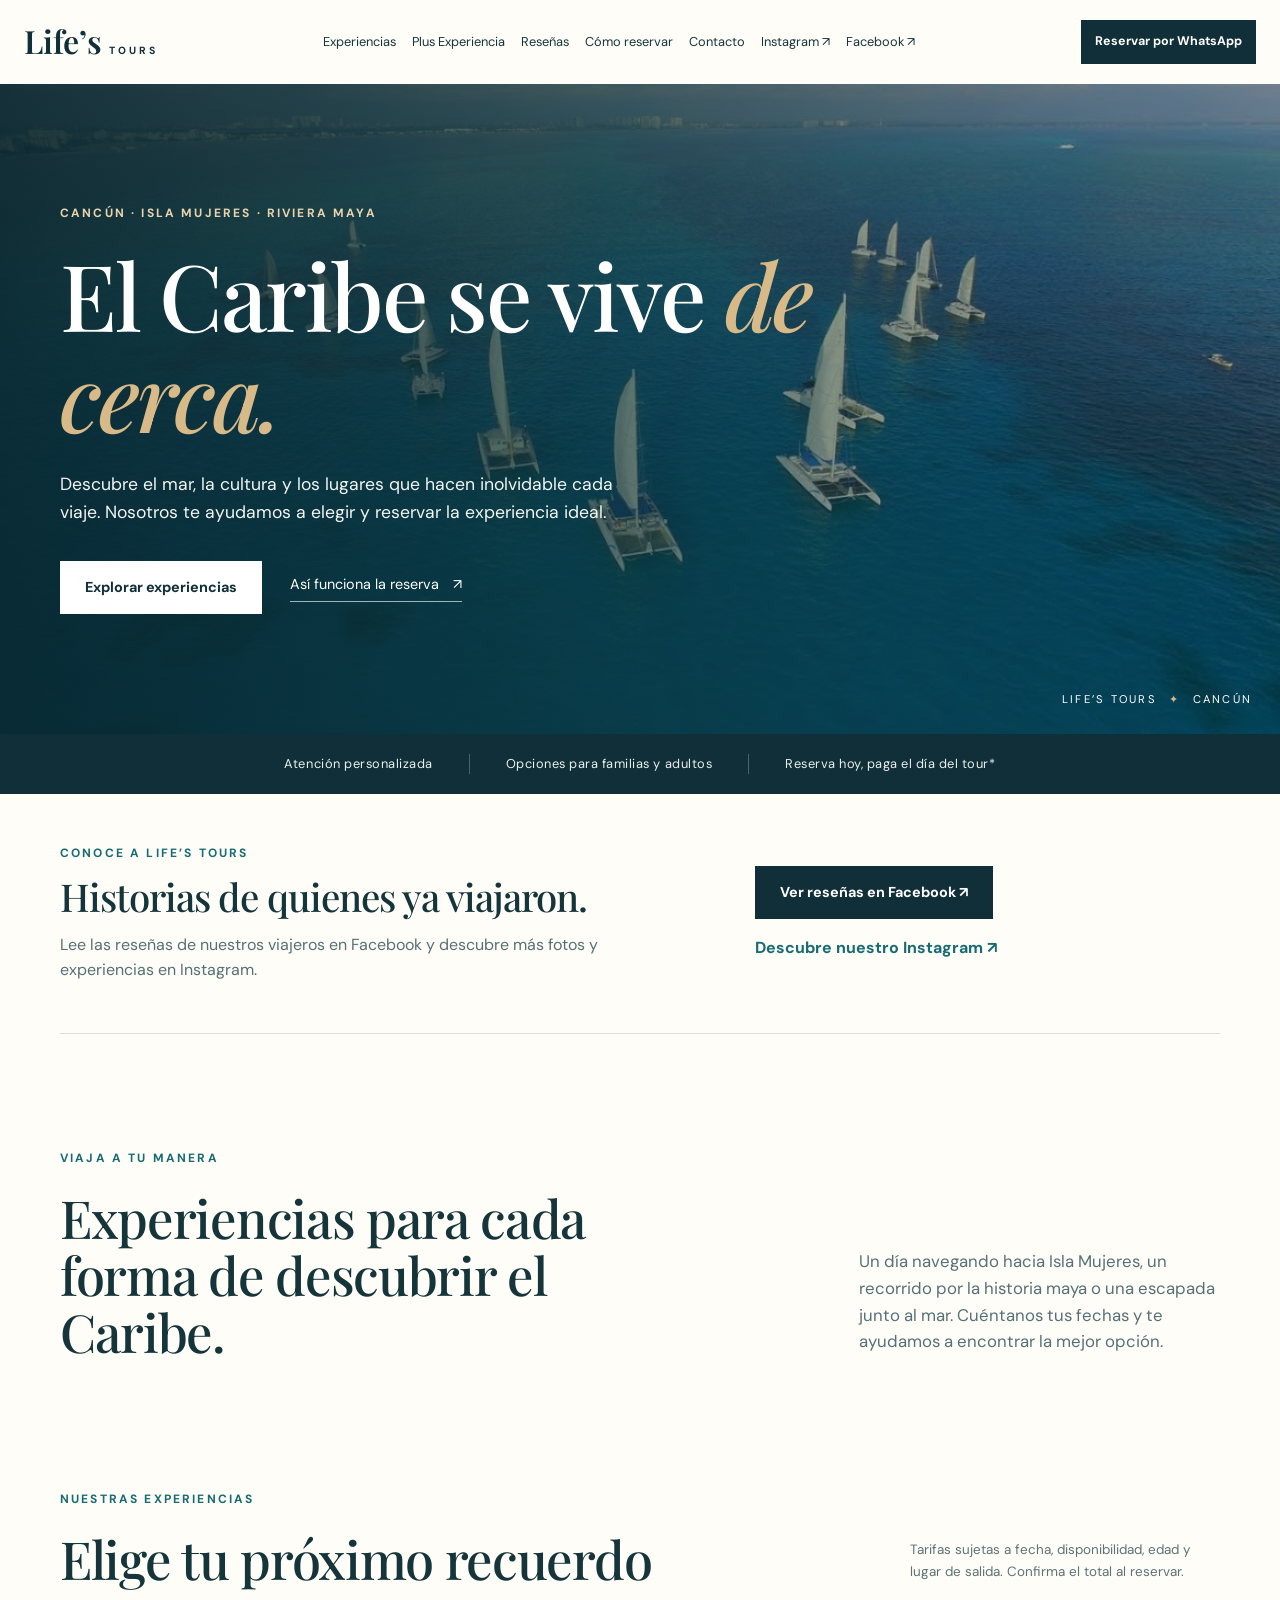
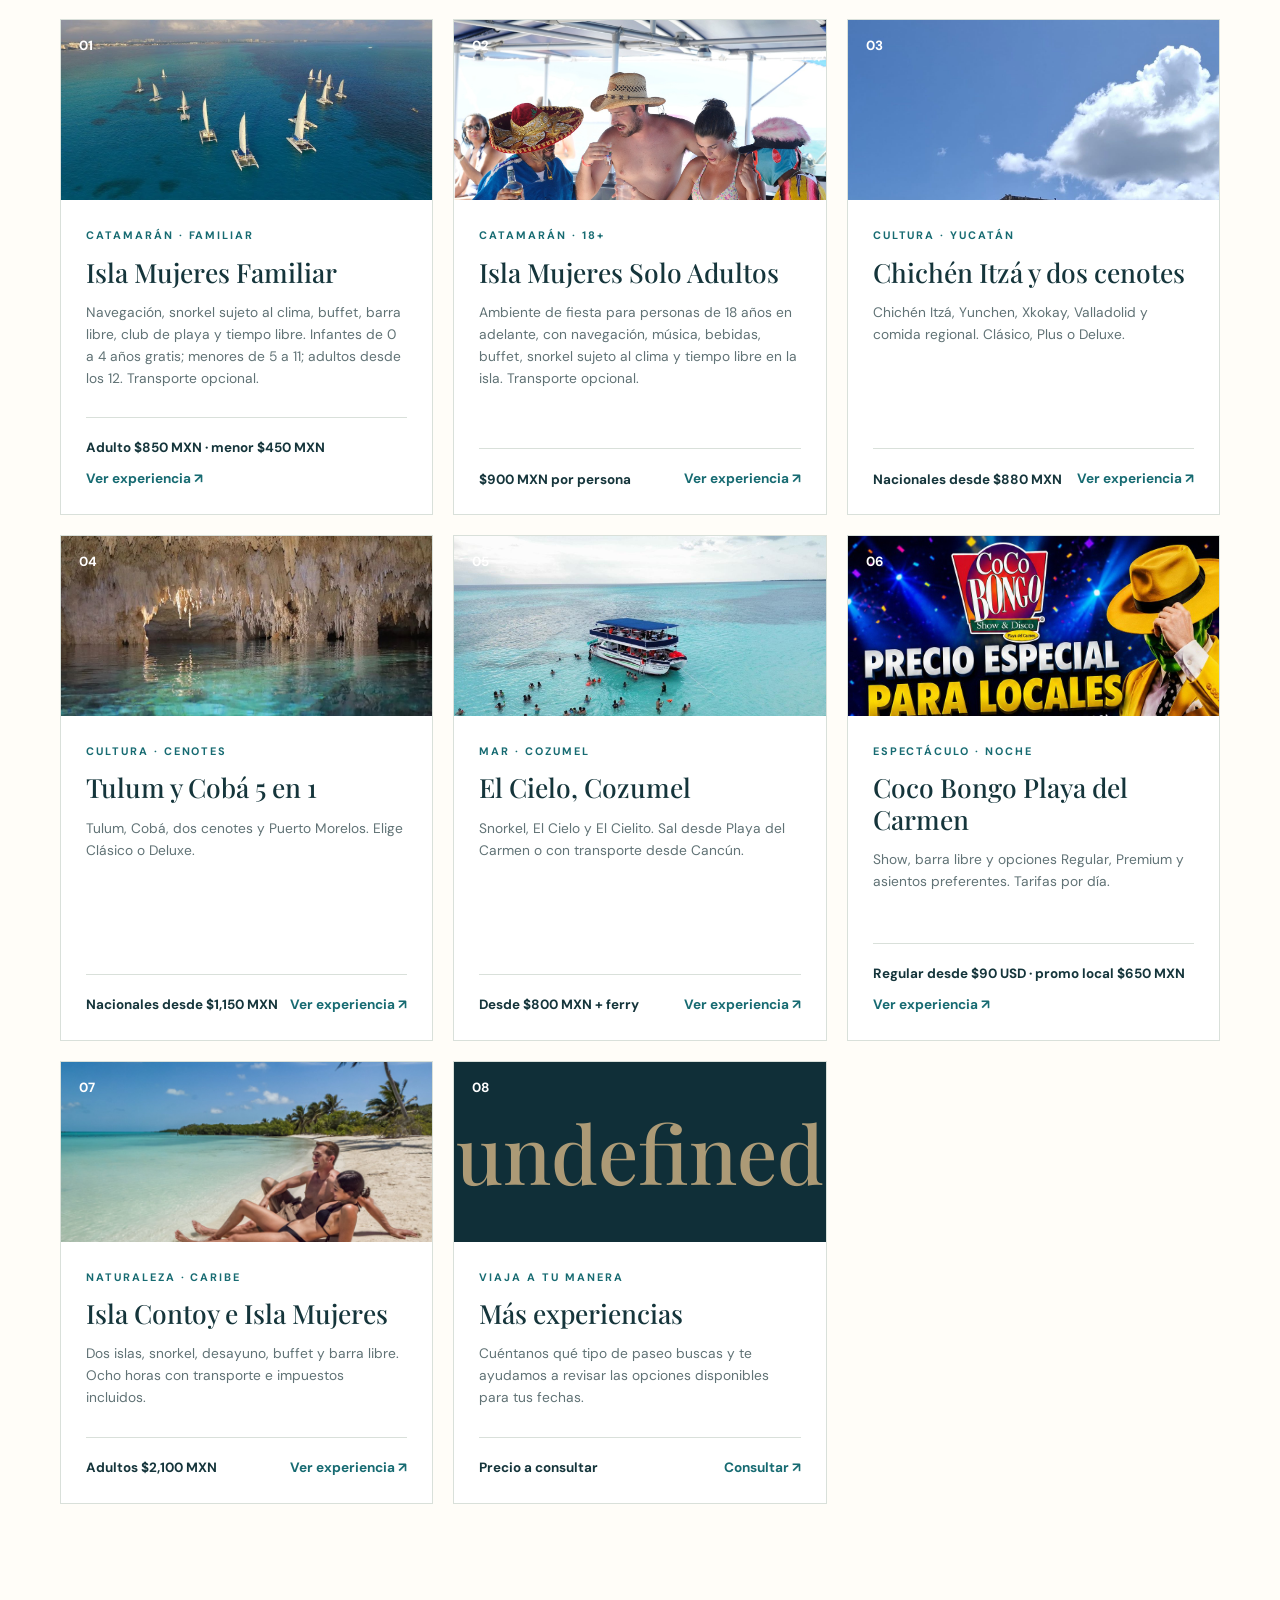
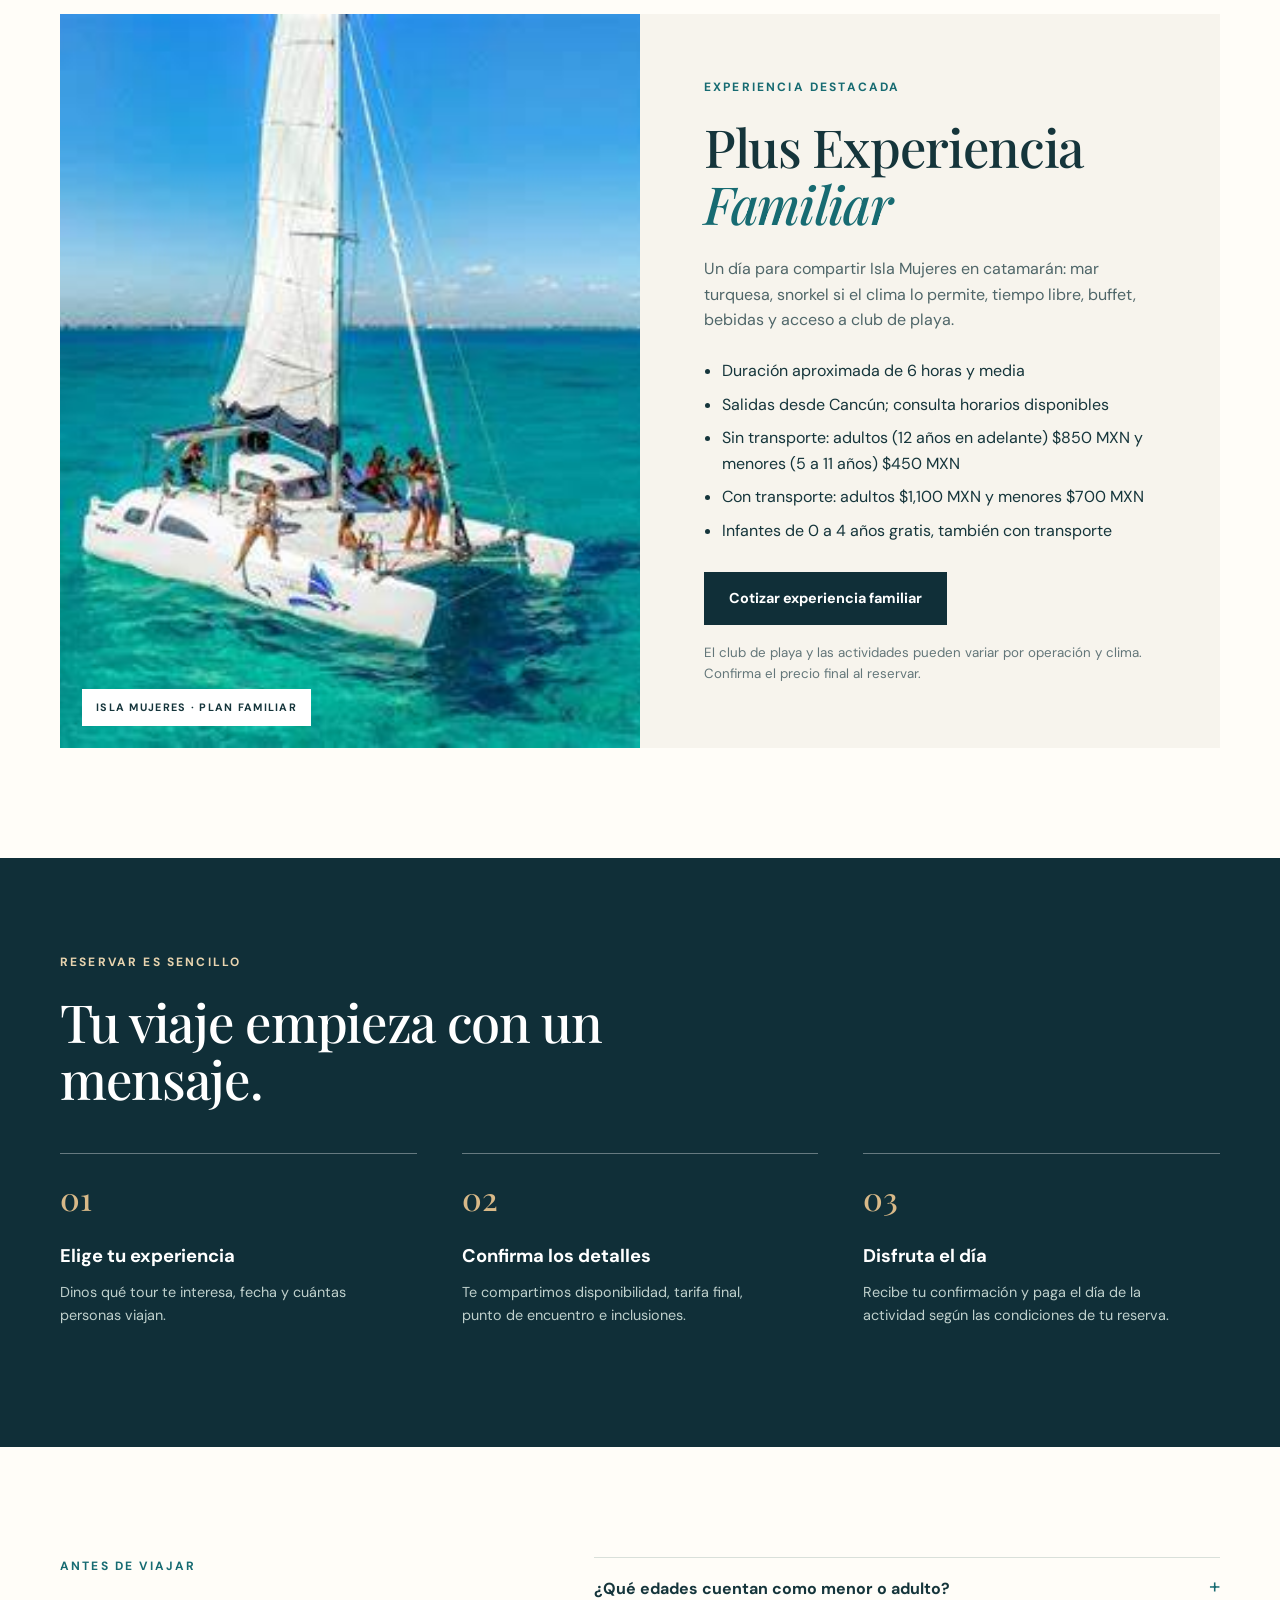
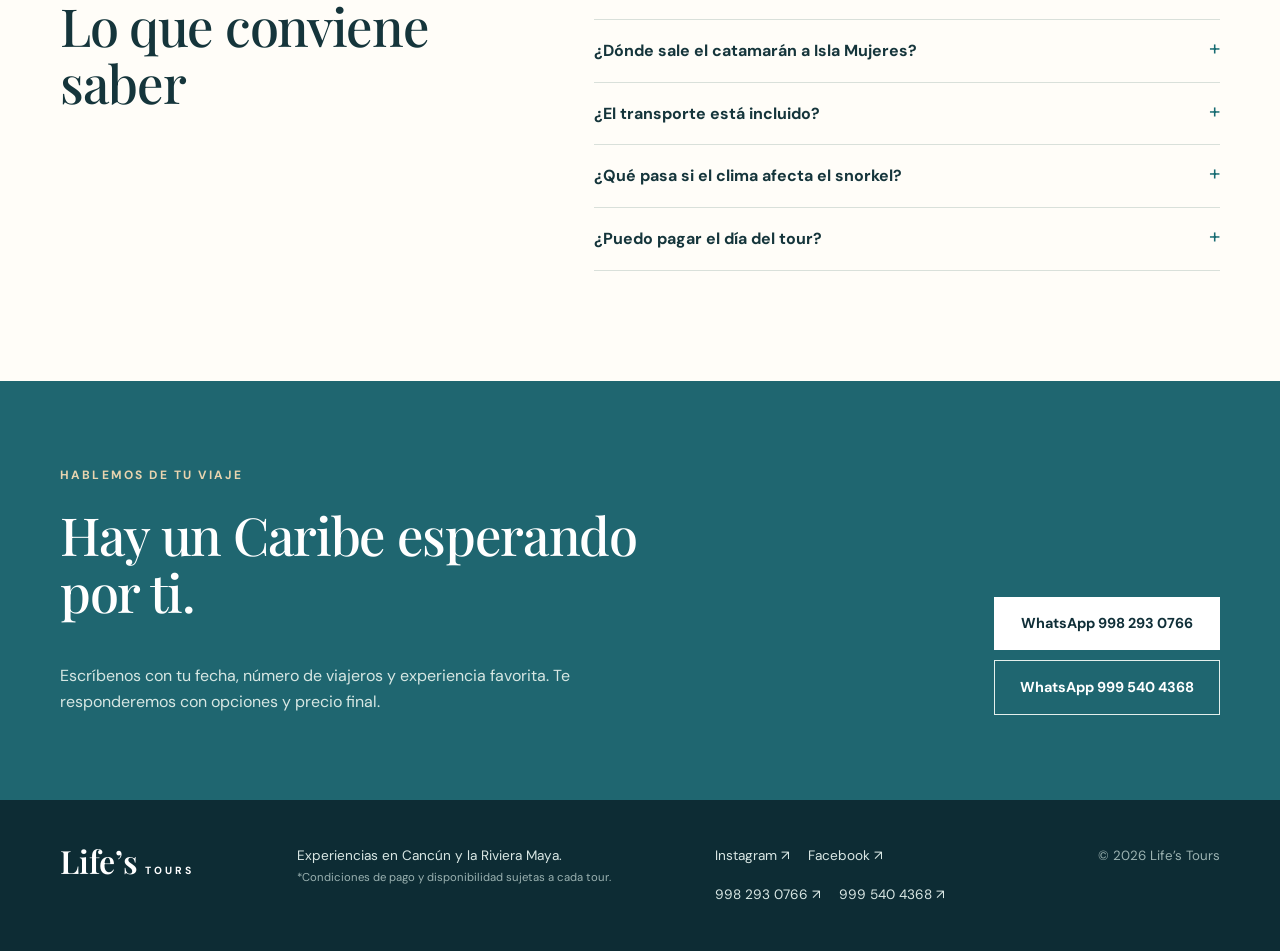
==== commit 0cbae090: "ACTUALIZACION PAGINA SE ELIMINA LAS RECOMENDACIONES DEL FINAL, SE DEJA SOLO LAS RECOMENDACIONES DE F" ====
--- a/index.html
+++ b/index.html
@@ -29,12 +29,10 @@
 <section class="catalog section-shell" id="experiencias"><div class="section-head"><div><span class="eyebrow">NUESTRAS EXPERIENCIAS</span><h2>Elige tu próximo recuerdo</h2></div><p>Tarifas sujetas a fecha, disponibilidad, edad y lugar de salida. Confirma el total al reservar.</p></div><div class="cards" id="cards"></div></section>
 <section class="feature section-shell" id="plus"><div class="feature-visual"><img src="imagen/catamaran.jpg" alt="Catamarán navegando en el Caribe" loading="lazy"><span class="image-note">ISLA MUJERES · PLAN FAMILIAR</span></div><div class="feature-copy"><span class="eyebrow">EXPERIENCIA DESTACADA</span><h2>Plus Experiencia <em>Familiar</em></h2><p>Un día para compartir Isla Mujeres en catamarán: mar turquesa, snorkel si el clima lo permite, tiempo libre, buffet, bebidas y acceso a club de playa.</p><ul><li>Duración aproximada de 6 horas y media</li><li>Salidas desde Cancún; consulta horarios disponibles</li><li>Sin transporte: adultos (12 años en adelante) $850 MXN y menores (5 a 11 años) $450 MXN</li><li>Con transporte: adultos $1,100 MXN y menores $700 MXN</li><li>Infantes de 0 a 4 años gratis, también con transporte</li></ul><a class="button button-dark" id="plus-link" href="#contacto">Cotizar experiencia familiar</a><small>El club de playa y las actividades pueden variar por operación y clima. Confirma el precio final al reservar.</small></div></section>
 <section class="steps" id="como-reservar"><div class="section-shell"><span class="eyebrow light">RESERVAR ES SENCILLO</span><h2>Tu viaje empieza con un mensaje.</h2><div class="step-grid"><div><b>01</b><h3>Elige tu experiencia</h3><p>Dinos qué tour te interesa, fecha y cuántas personas viajan.</p></div><div><b>02</b><h3>Confirma los detalles</h3><p>Te compartimos disponibilidad, tarifa final, punto de encuentro e inclusiones.</p></div><div><b>03</b><h3>Disfruta el día</h3><p>Recibe tu confirmación y paga el día de la actividad según las condiciones de tu reserva.</p></div></div></div></section>
-<section class="reviews section-shell" id="resenas"><div class="section-head"><div><span class="eyebrow">VOCES DE VIAJEROS</span><h2>La experiencia, en sus palabras.</h2></div><p>Comentarios y fotos compartidos por quienes viajaron con Life’s Tours. Las reseñas se revisan antes de publicarse.</p></div><div class="reviews-layout"><div><div id="reviews-list" class="reviews-list" aria-live="polite"><p class="reviews-empty">Cargando reseñas…</p></div></div><div class="review-panel"><h3>Cuéntanos cómo te fue</h3><p>Tu reseña y fotos aparecerán aquí después de revisarlas. Comparte tu experiencia sin incluir teléfonos ni datos personales.</p><form id="review-form"><label for="review-name">Tu nombre</label><input id="review-name" name="name" type="text" maxlength="60" minlength="2" autocomplete="name" required><label for="review-tour">Experiencia</label><select id="review-tour" name="tour" required><option value="">Selecciona un tour</option><option>Isla Mujeres Familiar</option><option>Isla Mujeres Solo Adultos</option><option>Chichén Itzá</option><option>Tulum</option><option>El Cielo, Cozumel</option><option>Coco Bongo</option><option>Isla Contoy e Isla Mujeres</option></select><label for="review-rating">Calificación</label><select id="review-rating" name="rating" required><option value="">Selecciona</option><option value="5">5 estrellas</option><option value="4">4 estrellas</option><option value="3">3 estrellas</option><option value="2">2 estrellas</option><option value="1">1 estrella</option></select><label for="review-comment">Tu comentario</label><textarea id="review-comment" name="comment" minlength="15" maxlength="1000" rows="5" placeholder="¿Qué fue lo que más disfrutaste?" required></textarea><label for="review-photo">Fotos de tu experiencia (opcional)</label><input id="review-photo" name="photo" type="file" accept="image/jpeg,image/png,image/webp" multiple><small class="photo-help">Hasta 5 fotos JPG, PNG o WebP, de máximo 8 MB cada una. Las reduciremos para publicarlas.</small><div class="review-trap" aria-hidden="true"><label for="review-website">Sitio web</label><input id="review-website" name="website" tabindex="-1" autocomplete="off"></div><button class="button button-dark" type="submit">Enviar reseña</button><p id="review-status" class="review-status" role="status"></p></form></div></div></section>
+
 <section class="faq section-shell"><div><span class="eyebrow">ANTES DE VIAJAR</span><h2>Lo que conviene saber</h2></div><div class="faq-list"><details><summary>¿Qué edades cuentan como menor o adulto?</summary><p>En Isla Mujeres Familiar, los infantes de 0 a 4 años van gratis, los menores son de 5 a 11 años y la tarifa de adulto aplica desde los 12 años. El tour Solo Adultos es para personas de 18 años en adelante.</p></details><details><summary>¿Dónde sale el catamarán a Isla Mujeres?</summary><p>Desde Cancún. El punto de encuentro es en la zona del Hotel Imperial Las Perlas; te enviamos la ubicación e indicaciones exactas al confirmar.</p></details><details><summary>¿El transporte está incluido?</summary><p>En el tour familiar es opcional: con transporte cuesta $1,100 MXN por adulto y $700 MXN por menor de 5 a 11 años. Los infantes de 0 a 4 años van gratis. Confirma tu zona de recogida al reservar.</p></details><details><summary>¿Qué pasa si el clima afecta el snorkel?</summary><p>La actividad de snorkel depende de las condiciones del mar y las indicaciones del operador para la seguridad de los pasajeros.</p></details><details><summary>¿Puedo pagar el día del tour?</summary><p>En las experiencias elegibles, sí. Confirma por WhatsApp la forma de pago y las condiciones particulares de tu recorrido.</p></details></div></section>
 <section class="closing" id="contacto"><div class="section-shell closing-inner"><div><span class="eyebrow light">HABLEMOS DE TU VIAJE</span><h2>Hay un Caribe esperando por ti.</h2><p>Escríbenos con tu fecha, número de viajeros y experiencia favorita. Te responderemos con opciones y precio final.</p></div><div class="contact-buttons"><a class="button button-light" href="https://wa.me/529982930766?text=Hola%20Life%27s%20Tours%2C%20quiero%20cotizar%20una%20experiencia." target="_blank" rel="noopener">WhatsApp 998 293 0766</a><a class="button button-outline" href="https://wa.me/529995404368?text=Hola%20Life%27s%20Tours%2C%20quiero%20cotizar%20una%20experiencia." target="_blank" rel="noopener">WhatsApp 999 540 4368</a></div></div></section>
 </main>
 <footer><div class="section-shell footer-inner"><div class="wordmark"><span>Life’s</span><small>TOURS</small></div><p>Experiencias en Cancún y la Riviera Maya.<br><small>*Condiciones de pago y disponibilidad sujetas a cada tour.</small></p><div><a href="https://www.instagram.com/lifestours/" target="_blank" rel="noopener">Instagram ↗</a><a href="https://www.facebook.com/Lifesotours" target="_blank" rel="noopener">Facebook ↗</a><a href="https://wa.me/529982930766" target="_blank" rel="noopener">998 293 0766 ↗</a><a href="https://wa.me/529995404368" target="_blank" rel="noopener">999 540 4368 ↗</a></div><small>© <span id="year"></span> Life’s Tours</small></div></footer>
 <script src="script.js"></script>
-<script src="reviews-config.js"></script>
-<script src="reviews.js"></script>
 </body></html>
--- a/estilo.css
+++ b/estilo.css
@@ -11,3 +11,4 @@
 .option-price{display:block;font-size:1.25rem;color:var(--teal)}
 .tour-itinerary{padding:0 0 90px}.tour-itinerary ol{list-style:none;counter-reset:tour-step;padding:0;display:grid;grid-template-columns:repeat(3,minmax(0,1fr));gap:20px}.tour-itinerary li{counter-increment:tour-step;background:var(--sand);padding:24px;border:1px solid var(--line)}.tour-itinerary li:before{content:counter(tour-step,decimal-leading-zero);display:block;font:500 2rem 'Playfair Display',Georgia,serif;color:var(--teal);margin-bottom:14px}.tour-inclusions{display:grid;grid-template-columns:1.5fr 1fr;gap:50px;padding:0 0 95px}.tour-inclusions ul{padding-left:20px}.tour-inclusions li{margin-bottom:12px}.tour-inclusions>div:last-child{background:var(--sand);padding:32px;align-self:start}.tour-inclusions h3{font:500 1.7rem 'Playfair Display',Georgia,serif}@media(max-width:680px){.tour-itinerary ol,.tour-inclusions{grid-template-columns:1fr}.tour-itinerary,.tour-inclusions{padding-bottom:70px}}
 .social-proof{display:grid;grid-template-columns:1.4fr 1fr;align-items:center;gap:45px;padding:50px 0;border-bottom:1px solid var(--line)}.social-proof .eyebrow{margin-bottom:12px}.social-proof h2{font-size:clamp(1.9rem,3vw,2.7rem);margin-bottom:14px}.social-proof p{color:#557075;margin:0;max-width:610px}.social-proof-links{display:flex;flex-direction:column;gap:16px;align-items:flex-start}.social-instagram{font-weight:700;color:var(--teal);text-decoration:none}.tour-social-bar{display:flex;justify-content:center;gap:30px;background:var(--sand);padding:12px 24px;font-size:.85rem;font-weight:600}.tour-social-bar a{text-decoration:none;color:var(--teal)}@media(min-width:901px){.header .nav{gap:16px;font-size:.8rem}.header{gap:20px}.header-cta{font-size:.78rem;padding:12px 14px}}@media(max-width:1100px){.header-cta{display:none}}@media(max-width:680px){.social-proof{grid-template-columns:1fr;gap:24px;padding:35px 0}.social-proof-links{align-items:stretch}.social-proof-links .button{text-align:center}.tour-social-bar{flex-wrap:wrap;gap:8px 20px;text-align:center}}
+[hidden]{display:none!important}.reviews-facebook-only{grid-template-columns:1fr}.reviews-facebook-card{padding:35px;background:var(--sand);border:1px solid var(--line)}.reviews-facebook-card h3{font:500 1.7rem 'Playfair Display',Georgia,serif}.reviews-facebook-card p{color:#557075}
